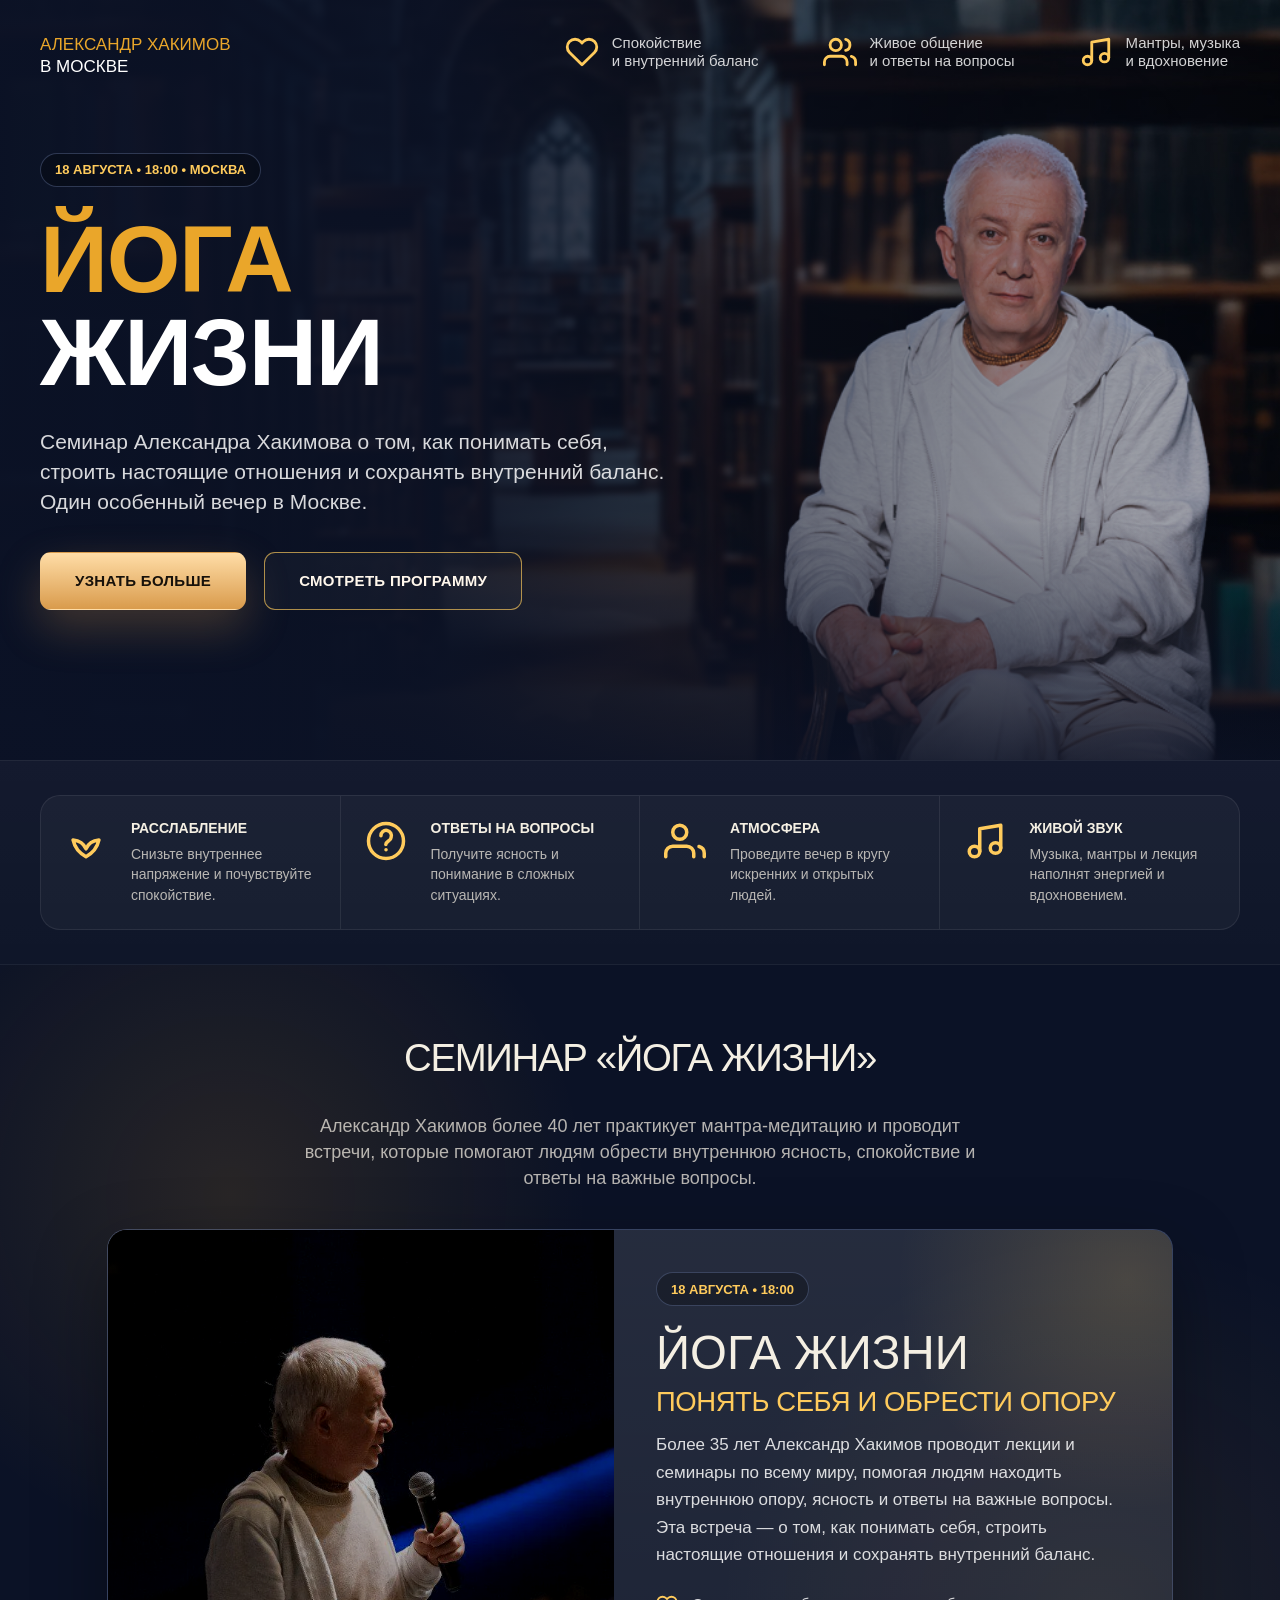
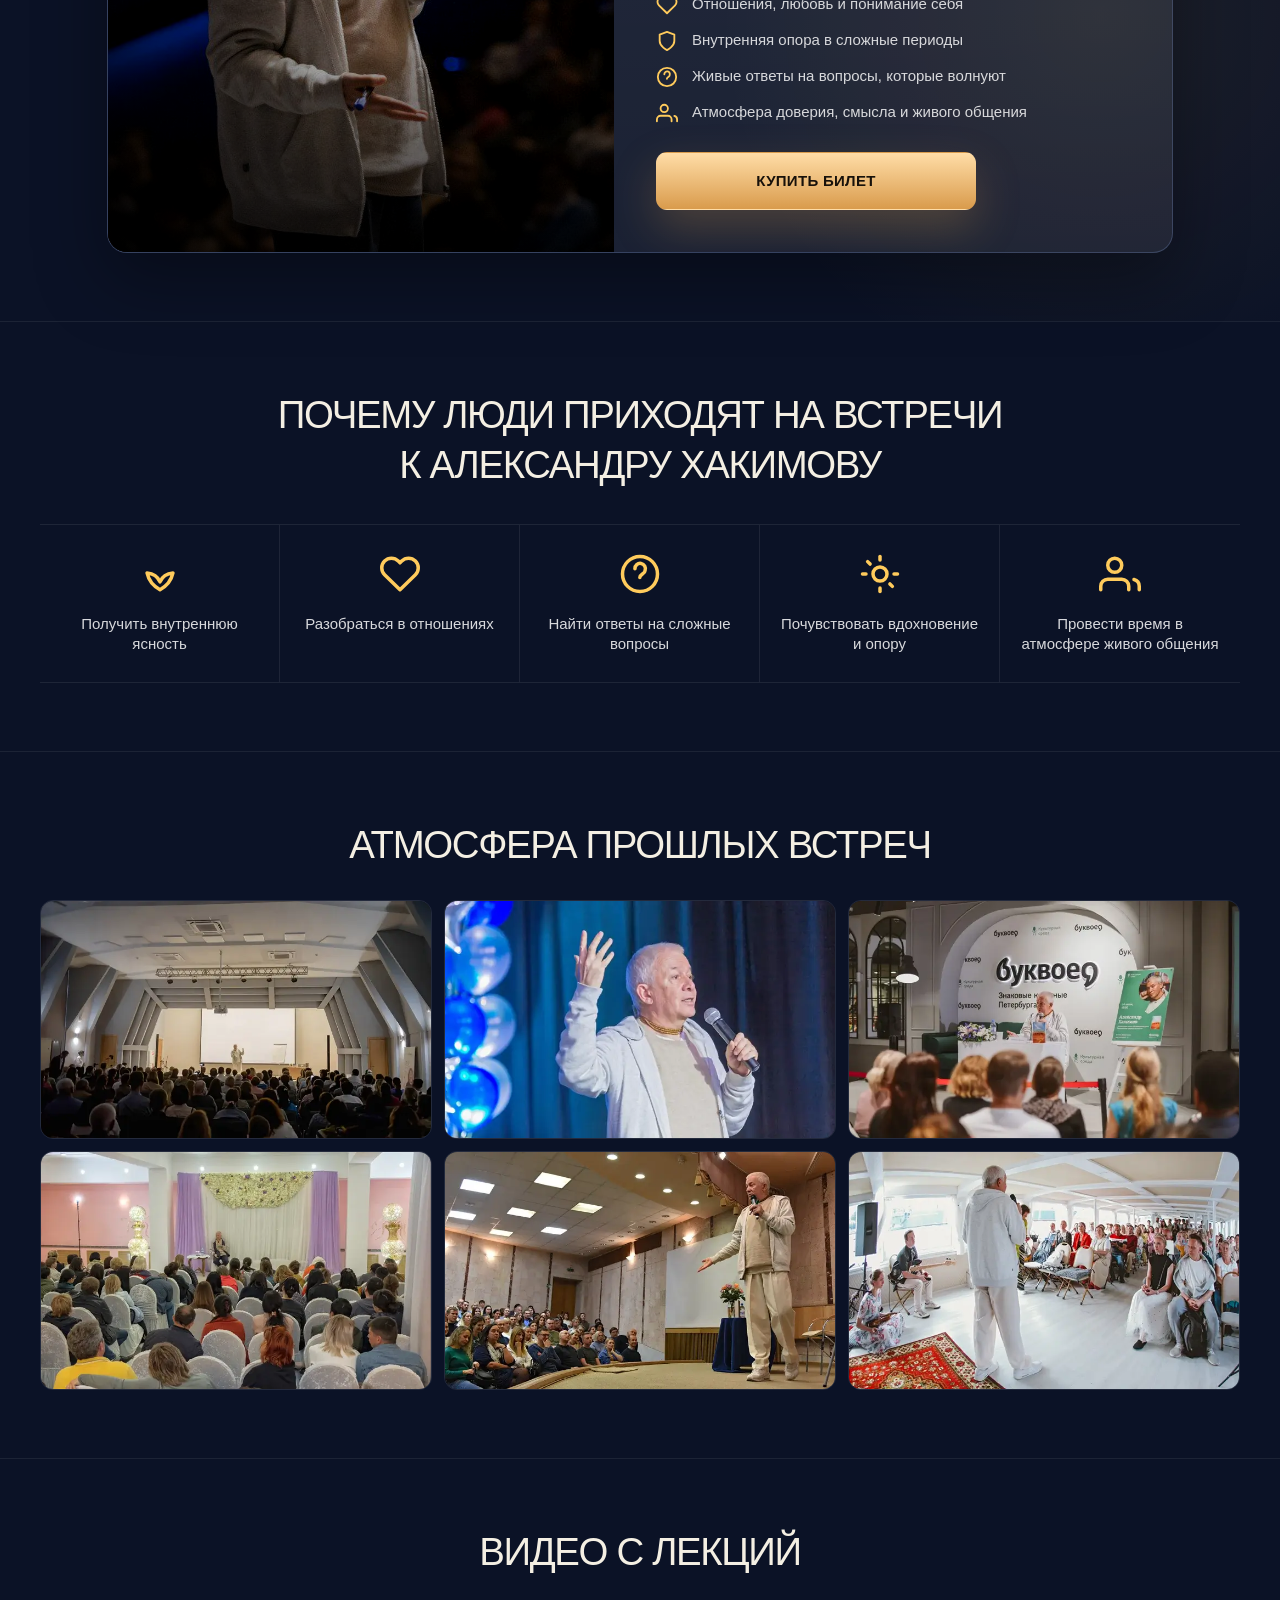
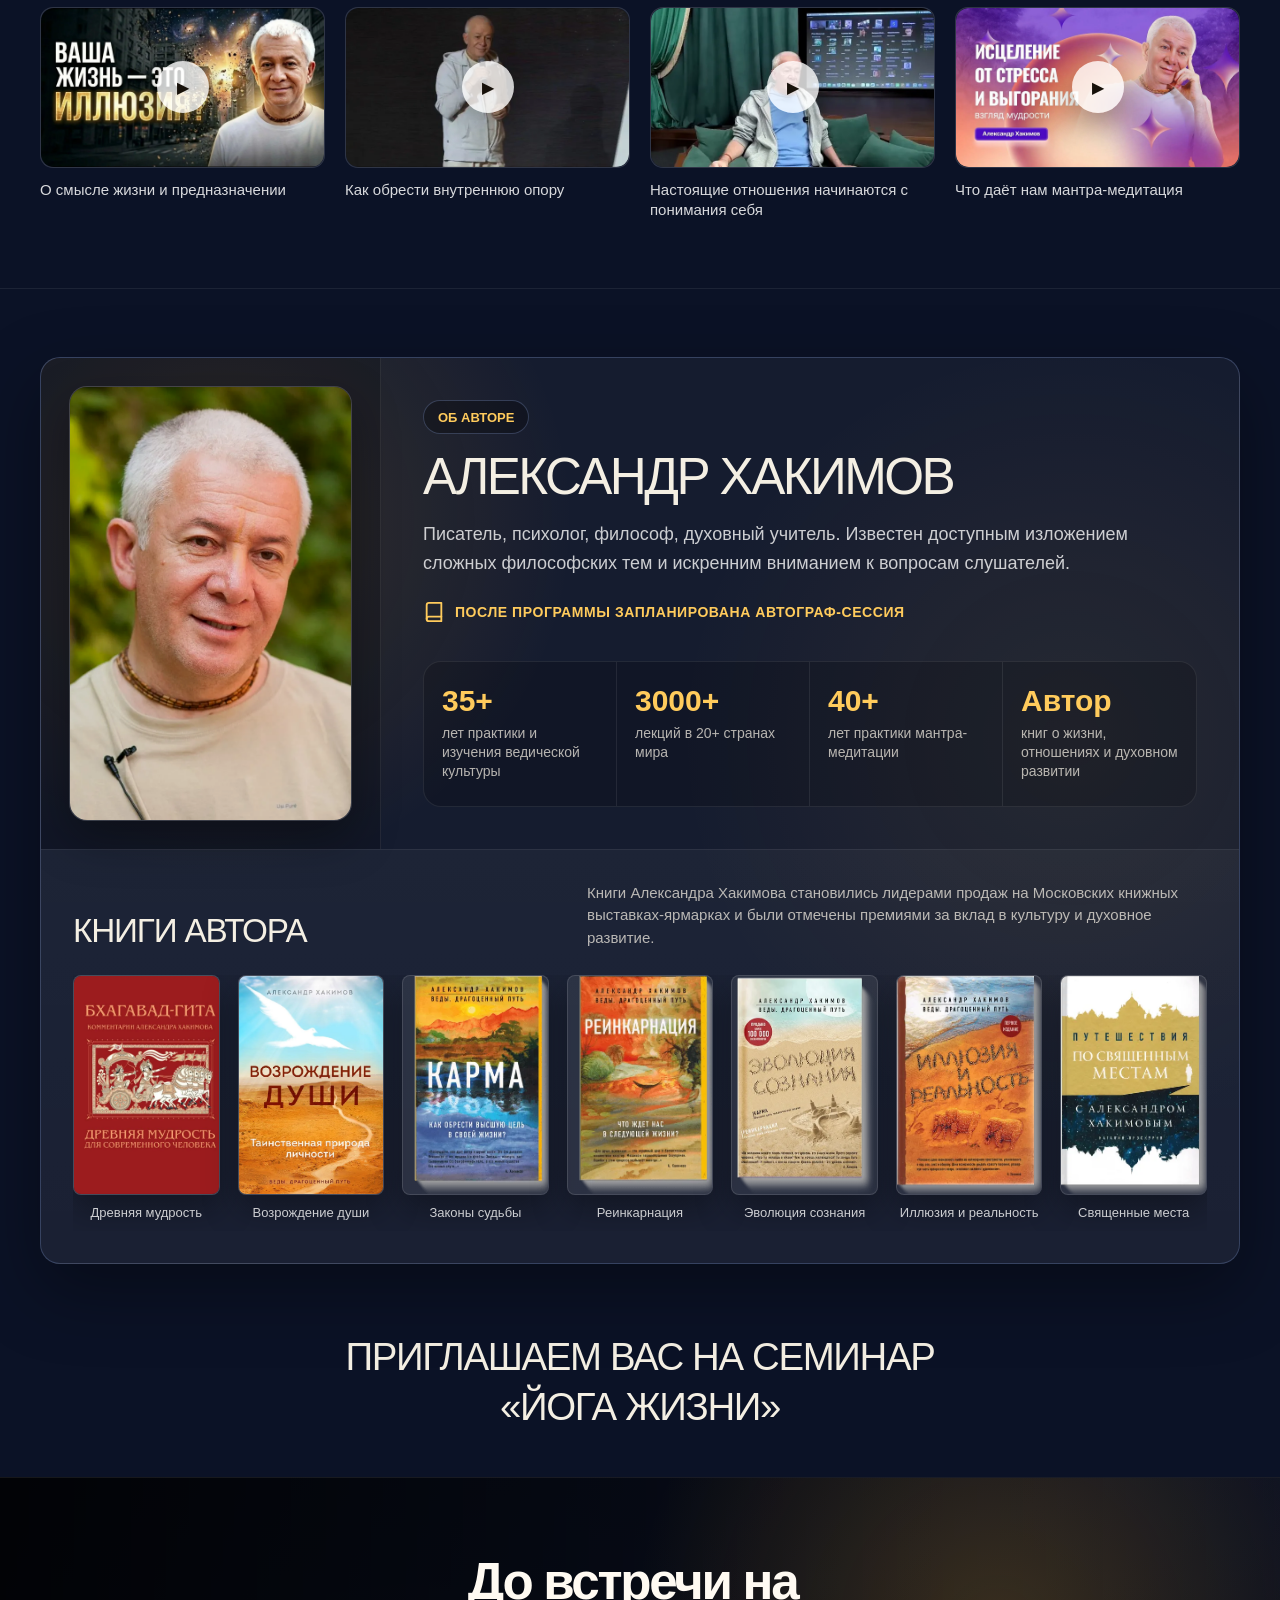
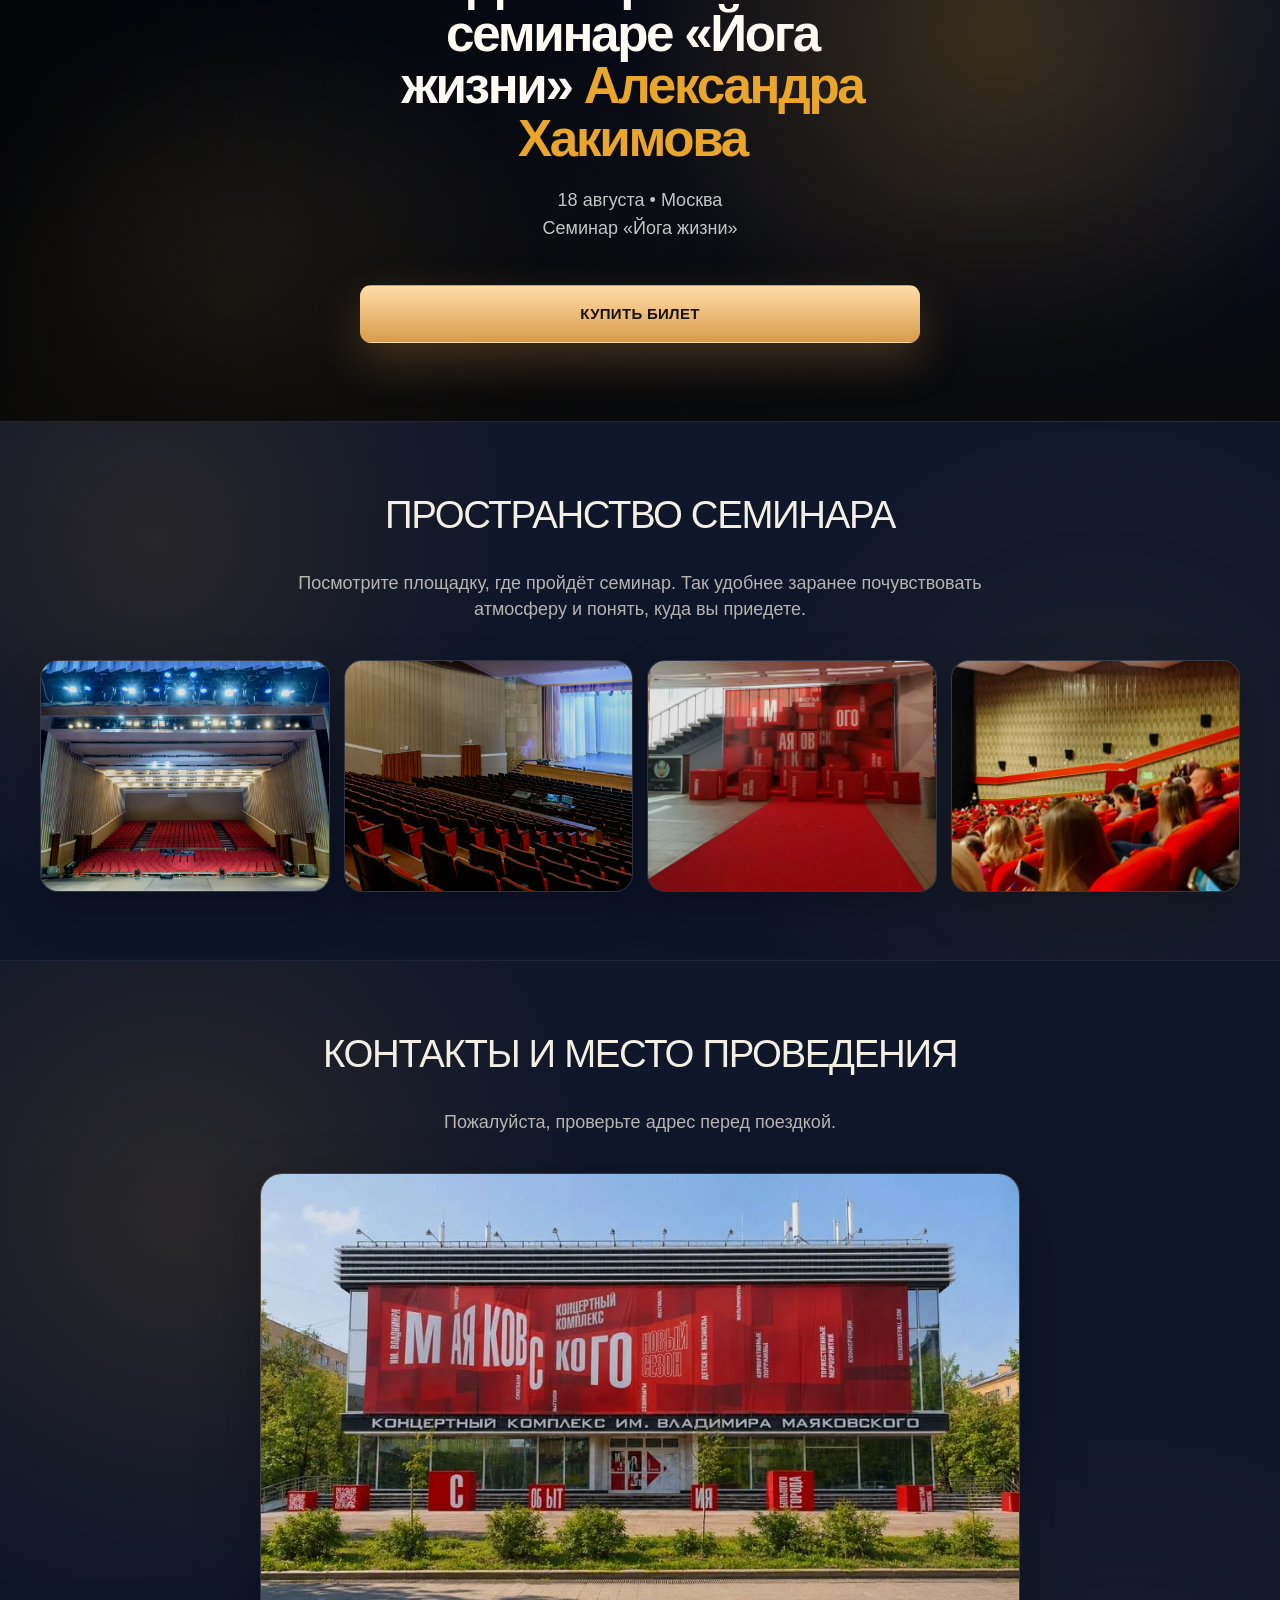
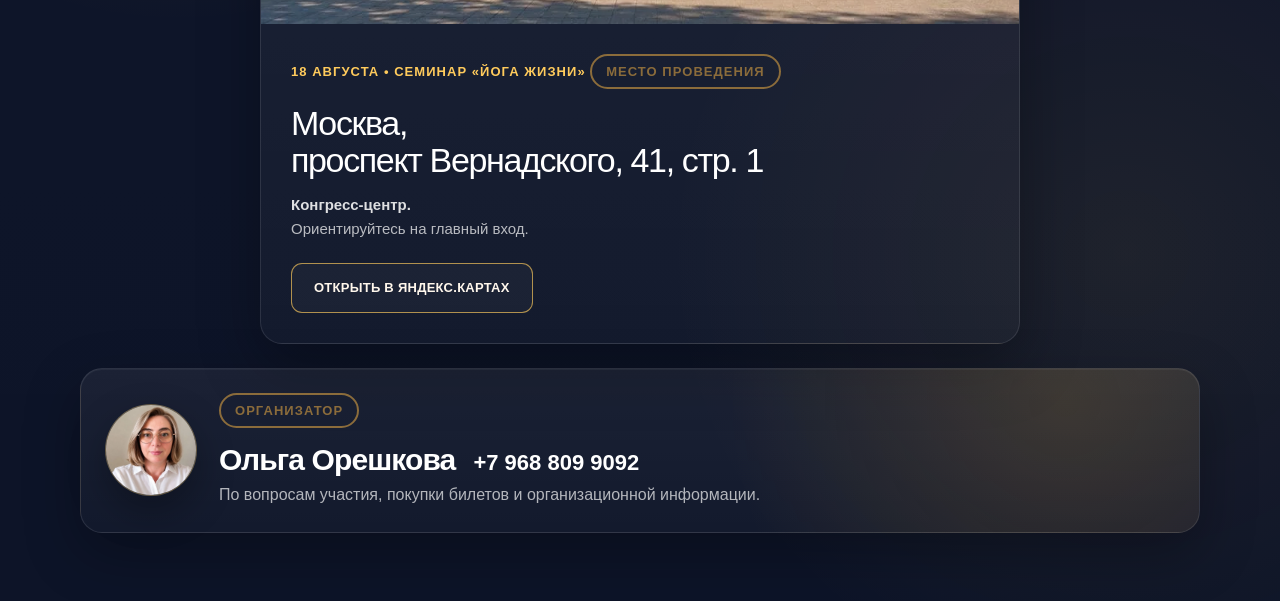
==== hakimov-claude.html @ 53e8520c "feat: лендинг семинара «Йога жизни» в Москве (hakimov.moscow) Адаптация с hakimov-nsk.ru под одиночн" ====
<!doctype html>
<html lang="ru">
<head>
  <meta charset="UTF-8" />
  <meta name="viewport" content="width=device-width, initial-scale=1.0" />
  <title>Александр Хакимов в Москве — семинар «Йога жизни», 18 августа</title>
  <link rel="icon" type="image/png" sizes="32x32" href="/favicon-32x32.png" />
  <link rel="icon" type="image/png" sizes="16x16" href="/favicon-16x16.png" />
  <link rel="apple-touch-icon" sizes="180x180" href="/apple-touch-icon.png" />

  <!-- Basic SEO -->
  <meta name="description" content="Семинар Александра Хакимова «Йога жизни» в Москве, 18 августа. О том, как понимать себя, строить настоящие отношения и сохранять внутренний баланс. Живое общение и ответы на вопросы." />
  <meta name="robots" content="index, follow" />
  <link rel="canonical" href="https://hakimov.moscow/" />

  <!-- Open Graph -->
  <meta property="og:type" content="website" />
  <meta property="og:title" content="Семинар «Йога жизни» — Александр Хакимов в Москве, 18 августа" />
  <meta property="og:description" content="Вечер внутренней ясности и спокойствия с Александром Хакимовым в Москве. Живое общение и ответы на вопросы." />
  <meta property="og:image" content="https://hakimov.moscow/images/hakimov.png" />
  <meta property="og:url" content="https://hakimov.moscow/" />
  <meta property="og:locale" content="ru_RU" />
  <meta property="og:site_name" content="Александр Хакимов" />

  <!-- Twitter Card -->
  <meta name="twitter:card" content="summary_large_image" />
  <meta name="twitter:title" content="Семинар «Йога жизни» — Александр Хакимов в Москве, 18 августа" />
  <meta name="twitter:description" content="Вечер внутренней ясности и спокойствия с Александром Хакимовым в Москве." />
  <meta name="twitter:image" content="https://hakimov.moscow/images/hakimov.png" />

  <style>
/* ==== styles.css (inlined) ==== */
* { box-sizing: border-box; margin: 0; padding: 0; }

    :root {
      --bg: #0b1226;
      --bg-2: #121d3d;
      --petrol: #3d5680;
      --card: rgba(255, 255, 255, .045);
      --card-2: rgba(255, 255, 255, .07);
      --line: rgba(120, 140, 190, .34);
      --line-soft: rgba(255, 255, 255, .11);
      --text: #f4efe3;
      --muted: rgba(244, 239, 227, .73);
      --muted-2: rgba(244, 239, 227, .55);
      --gold: #eaa62a;
      --gold-2: #ffcb5c;
      --black: #0b1226;
      --radius: 20px;
      --shadow: 0 26px 70px rgba(0,0,0,.36);
      --container: 1200px;
    }

    html { scroll-behavior: smooth; }

    body {
      min-width: 320px;
      background: var(--bg);
      color: var(--text);
      font-family: Arial, Helvetica, sans-serif;
      overflow-x: hidden;
    }

    img { max-width: 100%; display: block; }
    a { color: inherit; }

    .container {
      width: min(var(--container), calc(100% - 48px));
      margin: 0 auto;
    }

    .section {
      position: relative;
      padding: 68px 0;
      border-top: 1px solid rgba(255,255,255,.07);
    }

    .section-title {
      text-align: center;
      margin-bottom: 30px;
      font-size: clamp(28px, 3vw, 42px);
      line-height: 1.3;
      font-weight: 400;
      text-transform: uppercase;
      letter-spacing: -.035em;
    }

 .section-title.dop {
max-width: 750px;
margin: 0 auto;
 }


    .section-subtitle {
      max-width: 715px;
      margin: 0 auto 38px;
      text-align: center;
      color: var(--muted);
      font-size: 18px;
      line-height: 1.45;
    }

    .gold { color: var(--gold); }

    .icon {
      width: 1em;
      height: 1em;
      display: inline-block;
      stroke: currentColor;
      fill: none;
      stroke-width: 2;
      stroke-linecap: round;
      stroke-linejoin: round;
    }

    .btn {
      min-height: 58px;
      display: inline-flex;
      align-items: center;
      justify-content: center;
      gap: 10px;
      padding: 0 34px;
      border-radius: 11px;
      border: 1px solid rgba(255, 203, 92, .66);
      font-size: 15px;
      font-weight: 700;
      letter-spacing: .02em;
      text-transform: uppercase;
      text-decoration: none;
      transition: transform .2s ease, box-shadow .2s ease, background .2s ease;
    }

    .btn:hover { transform: translateY(-2px); }

    .btn--primary {
      border-color: transparent;
      color: #17110a;
      background: linear-gradient(180deg, #ffdda7 0%, #d99b4c 100%);
      box-shadow: 0 18px 44px rgba(217, 155, 76, .26);
    }

    .btn--ghost {
      background: rgba(255,255,255,.03);
      color: #fff7ec;
    }

    .badge {
      display: inline-flex;
      align-items: center;
      gap: 8px;
      min-height: 34px;
      padding: 0 14px;
      border: 1px solid var(--line);
      border-radius: 999px;
      color: var(--gold-2);
      font-size: 13px;
      font-weight: 700;
      text-transform: uppercase;
      background: rgba(0,0,0,.28);
    }

    /* HERO */
    .hero {
      position: relative;
      min-height: 720px;
      overflow: hidden;
      background: linear-gradient(160deg, #0e1730 0%, #121d3d 45%, #0b1226 100%);
    }

    .hero__media {
      position: absolute;
      inset: 0;
      z-index: 0;
    }

    .hero__bg {
      position: absolute;
      inset: 0;
      width: 100%;
      height: 100%;
      object-fit: cover;
      object-position: center;
      z-index: 0;
    }

    .hero::before {
      content: "";
      position: absolute;
      inset: 0;
      z-index: 1;
      background:
        linear-gradient(90deg, rgba(11,18,38,.97) 0%, rgba(11,18,38,.90) 34%, rgba(11,18,38,.58) 58%, rgba(11,18,38,.22) 100%),
        linear-gradient(0deg, rgba(11,18,38,.80) 0%, transparent 32%);
      pointer-events: none;
    }

    .hero__person {
      position: absolute;
      right: clamp(-20px, 4vw, 110px);
      bottom: 0;
      z-index: 3;
      height: min(94%, 740px);
      width: auto;
      filter: drop-shadow(0 26px 60px rgba(0,0,0,.45));
      pointer-events: none;
    }





.hero-speaker {
  position: absolute;
  right: 120px;
  bottom: 34px;
  z-index: 6;

  max-width: 320px;
  padding: 16px 18px;

  border: 1px solid rgba(255,255,255,.10);
  border-radius: 14px;

  background: rgba(0,0,0,.32);
  backdrop-filter: blur(14px);

  box-shadow:
    0 12px 40px rgba(0,0,0,.28),
    inset 0 1px 0 rgba(255,255,255,.06);
}






.hero-speaker__name {
  margin-bottom: 8px;

  color: #fff;
  font-size: 22px;
  font-weight: 600;
  line-height: 1.08;
}

.hero-speaker__desc {
  color: rgba(255,255,255,.74);
  font-size: 14px;
  line-height: 1.45;
}







.hero-speaker__link {
  display: inline-flex;
  align-items: center;
  gap: 10px;

  margin-top: 14px;

  color: #eaa62a;
  font-size: 13px;
  font-weight: 600;
  letter-spacing: .04em;
  text-transform: uppercase;
  text-decoration: none;

  opacity: .88;

  transition:
    opacity .25s ease,
    color .25s ease;
}

.hero-speaker__arrow {
  display: inline-block;

  font-size: 16px;

  transition:
    transform .25s ease,
    opacity .25s ease;

  animation: heroArrowFloat 2.4s ease-in-out infinite;
}

.hero-speaker__link:hover {
  opacity: 1;
  color: #ffcb5c;
}

.hero-speaker__link:hover .hero-speaker__arrow {
  transform: translateX(4px);
}

@keyframes heroArrowFloat {
  0% {
    transform: translateX(0);
  }

  50% {
    transform: translateX(3px);
  }

  100% {
    transform: translateX(0);
  }
}

















    .hero__inner {
      position: relative;
      z-index: 5;
      min-height: 760px;
      padding: 34px 0 52px;
    }

    .topbar {
      display: grid;
      grid-template-columns: auto 1fr;
      align-items: start;
      gap: 42px;
      margin-bottom: 74px;
    }

    .brand {
      display: flex;
      align-items: center;
      gap: 18px;
      min-width: 250px;
    }

    /* .brand svg {
      width: 52px;
      height: 52px;
      color: var(--gold-2);
    } */

.brand svg {
  width: 46px;
  height: 46px;
  color: #ffcb5c;
}

.lotus-icon {
  width: 46px;
  height: 46px;
  color: #ffcb5c;
  stroke: currentColor;
  stroke-width: 2.4;
  stroke-linecap: round;
  stroke-linejoin: round;
  flex-shrink: 0;
}

    .brand span {
      display: block;
      color: #fff;
      font-size: 17px;
      line-height: 1.32;
      text-transform: uppercase;
    }

    .top-benefits {
      display: flex;
      justify-content: flex-end;
      gap: 64px;
      color: rgba(255,255,255,.82);
    }

    .top-benefit {
      display: grid;
      grid-template-columns: 34px auto;
      align-items: center;
      gap: 13px;
      font-size: 15px;
      line-height: 1.22;
    }

    .top-benefit .icon {
      width: 34px;
      height: 34px;
      color: var(--gold-2);
    }

    .hero__content {
      width: min(640px, 58%);
    }

    .date-badge {
      margin-bottom: 26px;
    }

    h1 {
      margin-bottom: 28px;
      font-family: Arial, Helvetica, sans-serif;
      /* font-size: 60px;
      line-height: 1.1; */
      font-weight: 700;
      /* letter-spacing: -.04em; */
      text-transform: uppercase;

      font-size: 57px;
      line-height: 1.05;
      letter-spacing: -.01em;
    }

    h1 .lec {

      font-size: 30px;
      letter-spacing: 0;
      /* border: 1px solid #555; */
      border-radius: 50px;
      /* font-weight: 400; */
      /* text-transform: capitalize; */
      margin-bottom: 10px;
      display: inline-block;
      color: #fff;
    }

    .hero__lead {
      max-width: 560px;
      margin-bottom: 28px;
      color: rgba(255,255,255,.84);
      font-size: 20px;
      line-height: 1.45;
    }

    .event-meta {
      display: inline-grid;
      grid-template-columns: repeat(3, auto);
      align-items: stretch;
      margin-bottom: 26px;
      border: 1px solid var(--line-soft);
      border-radius: 13px;
      background: rgba(255,255,255,.065);
      box-shadow: 0 22px 50px rgba(0,0,0,.24), inset 0 1px 0 rgba(255,255,255,.08);
      backdrop-filter: blur(18px);
      overflow: hidden;
    }

    .event-meta__item {
      display: inline-flex;
      align-items: center;
      gap: 11px;
      min-height: 62px;
      padding: 0 22px;
      color: rgba(255,255,255,.92);
      font-size: 15px;
      line-height: 1.25;
    }

    .event-meta__item + .event-meta__item { border-left: 1px solid rgba(255,255,255,.08); }
    .event-meta .icon { width: 24px; height: 24px; color: var(--gold-2); }

    .hero__actions {
      display: flex;
      gap: 18px;
      flex-wrap: wrap;
    }


    .hero-events {
      display: grid;
      gap: 12px;
      max-width: 560px;
      margin: 0 0 28px;
    }

    .hero-event {
      display: grid;
      grid-template-columns: 88px 1fr;
      gap: 16px;
      align-items: center;
      padding: 18px 20px;
      border: 1px solid var(--line-soft);
      border-radius: 14px;
      background: rgba(255,255,255,.065);
      box-shadow: 0 18px 42px rgba(0,0,0,.20), inset 0 1px 0 rgba(255,255,255,.08);
      backdrop-filter: blur(18px);
    }

    .hero-event__date {
      color: var(--gold-2);
      font-size: 14px;
      font-weight: 700;
      text-transform: uppercase;
      line-height: 1.2;
    }

    .hero-event__title {
      color: #fff;
      font-size: 20px;
      line-height: 1.25;
      font-weight: 700;
    }

    .hero-event__title span {
      display: block;
      color: rgba(255,255,255,.72);
      font-size: 15px;
      font-weight: 400;
      margin-top: 4px;
    }

    .hero-speaker-label {
      position: absolute;
      z-index: 4;
      right: clamp(28px, 8vw, 150px);
      bottom: 42px;
      padding: 14px 22px;
      border: 1px solid rgba(255,203,92,.28);
      border-radius: 999px;
      color: var(--gold-2);
      background: rgba(0,0,0,.36);
      backdrop-filter: blur(14px);
      font-size: 16px;
      font-weight: 700;
      text-transform: uppercase;
      letter-spacing: .04em;
      pointer-events: none;
    }

    /* MINI BENEFITS */
    .benefit-strip {
      padding: 34px 0;
      background: linear-gradient(180deg, rgba(255,255,255,.035), rgba(255,255,255,.015));
      border-top: 1px solid rgba(255,255,255,.08);
      /* border-bottom: 1px solid rgba(255,255,255,.07); */
    }

    .benefit-grid {
      display: grid;
      grid-template-columns: repeat(4, 1fr);
      gap: 0;
      border: 1px solid rgba(255,255,255,.08);
      border-radius: var(--radius);
      background: rgba(255,255,255,.035);
      overflow: hidden;
    }

    .benefit-item {
      display: grid;
      grid-template-columns: 48px 1fr;
      gap: 18px;
      padding: 24px;
      border-right: 1px solid rgba(255,255,255,.08);
    }

    .benefit-item:last-child { border-right: 0; }
    .benefit-item .icon { width: 42px; height: 42px; color: var(--gold-2); }
    .benefit-item h3 { margin-bottom: 8px; font-size: 14px; text-transform: uppercase; }
    .benefit-item p { color: var(--muted); font-size: 14px; line-height: 1.45; }

    /* EVENT CARDS */
    .events-grid {
      display: grid;
      grid-template-columns: repeat(2, minmax(0, 1fr));
      gap: 24px;
    }

    .event-card {
      position: relative;
      min-height: 430px;
      padding: 30px;
      border: 1px solid var(--line);
      border-radius: var(--radius);
      overflow: hidden;
      background: rgba(255,255,255,.045);
      box-shadow: var(--shadow);
    }

    .event-card::before {
      content: "";
      position: absolute;
      inset: 0;
      z-index: 0;
      background: linear-gradient(90deg, rgba(0,0,0,.86) 0%, rgba(0,0,0,.56) 50%, rgba(0,0,0,.12) 100%);
    }

    .event-card__image {
      position: absolute;
      inset: 0;
      z-index: -1;
      width: 100%;
      height: 100%;
      object-fit: cover;
      opacity: .72;
    }

    .event-card__body {
      position: relative;
      z-index: 2;
      max-width: 390px;
      height: 100%;
      display: flex;
      flex-direction: column;
      align-items: flex-start;
    }

    .event-card h3 {
      margin: 22px 0 14px;
      font-size: clamp(30px, 3vw, 42px);
      line-height: 1.3;
      font-weight: 400;
      letter-spacing: -.04em;
    }

    .event-card h3 small {
      display: block;
      color: var(--gold-2);
      font-size: .58em;
      font-weight: 700;
      text-transform: uppercase;
      letter-spacing: -.02em;
    }

    .event-card p {
      color: rgba(255,255,255,.86);
      font-size: 16px;
      line-height: 1.5;
      margin-bottom: 18px;
    }

    .event-list {
      display: grid;
      gap: 11px;
      margin: 8px 0 24px;
      list-style: none;
    }

    .event-list li {
      display: flex;
      align-items: center;
      gap: 10px;
      color: rgba(255,255,255,.82);
      font-size: 14px;
    }

    .event-list .icon { color: var(--gold-2); width: 18px; height: 18px; }
    .event-card .btn { margin-top: auto; width: min(100%, 320px); }

    /* TEXT INFO CARDS */
    .info-grid {
      display: grid;
      grid-template-columns: repeat(2, minmax(0, 1fr));
      gap: 24px;
      margin-top: 24px;
    }

    .info-card {
      min-height: 260px;
      padding: 30px;
      border: 1px solid var(--line);
      border-radius: var(--radius);
      background:
        radial-gradient(circle at 85% 50%, rgba(234,166,42,.16), transparent 30%),
        rgba(255,255,255,.045);
      overflow: hidden;
    }

    .info-card h3 {
      margin-bottom: 16px;
      color: var(--gold-2);
      font-size: 20px;
      text-transform: uppercase;
      letter-spacing: -.02em;
    }

    .info-card p {
      color: var(--muted);
      font-size: 16px;
      line-height: 1.6;
    }



    /* EXPERIENCE */
    .experience-section {
      background:
        radial-gradient(circle at 18% 24%, rgba(234,166,42,.13), transparent 28%),
        radial-gradient(circle at 86% 68%, rgba(255,203,92,.08), transparent 30%);
    }

    .experience-stack {
      display: grid;
      gap: 28px;
    }

    .experience-card {
      position: relative;
      display: grid;
      /* grid-template-columns: 1.08fr .92fr; */
      grid-template-columns: 506px minmax(0, 560px);
      min-height: 520px;
      border: 1px solid var(--line);
      border-radius: var(--radius);
      background: rgba(255,255,255,.045);
      overflow: hidden;
      box-shadow: var(--shadow);
      align-items: stretch;
      justify-content: center;

      
    }

    .experience-card--reverse {
      /* grid-template-columns: .92fr 1.08fr; */
      grid-template-columns: minmax(0, 560px) 506px;
    }

    .experience-card__media {
  position: relative;
  min-height: 520px;
  overflow: hidden;
  background: #120f0b;

  width: 506px;
  flex-shrink: 0;
    }





.experience-card__media img {
  width: 100%;
  height: 100%;
  object-fit: cover;

  filter: brightness(.78) contrast(1.05) saturate(1.04);
  transform: scale(1.015);
}






    .experience-card__media::after {
      content: "";
      position: absolute;
      inset: 0;
      pointer-events: none;
      background:
        linear-gradient(90deg, rgba(0,0,0,.58), rgba(0,0,0,.08) 42%, rgba(0,0,0,.26)),
        linear-gradient(0deg, rgba(0,0,0,.72) 0%, transparent 36%);
    }

    .experience-card--reverse .experience-card__media::after {
      background:
        linear-gradient(270deg, rgba(0,0,0,.56), rgba(0,0,0,.08) 42%, rgba(0,0,0,.30)),
        linear-gradient(0deg, rgba(0,0,0,.72) 0%, transparent 36%);
    }

    .experience-card__content {
      position: relative;
      z-index: 2;
      min-height: 520px;
      width: 100%;
      max-width: 560px;
      padding: 42px;
      display: flex;
      flex-direction: column;
      align-items: flex-start;
      background:
        radial-gradient(circle at 92% 8%, rgba(255,203,92,.16), transparent 30%),
        linear-gradient(180deg, rgba(255,255,255,.07), rgba(255,255,255,.025));
    }

    .experience-card__label {
      margin-bottom: 24px;
    }

    .experience-card h3 {
      margin-bottom: 14px;
      font-size: clamp(34px, 3.7vw, 54px);
      line-height: .98;
      font-weight: 400;
      letter-spacing: 0;
      text-transform: uppercase;
    }

    .experience-card h3 span {
      display: block;
      color: var(--gold-2);
      font-size: .58em;
      line-height: 1.12;
      letter-spacing: -.015em;
      margin-top: 10px;
    }

    .experience-card h3.dop {
      font-size: 51px;
    }

    .experience-card h3.dop span {
      font-size: .58em;
    }

    .experience-card__lead {
      margin-bottom: 24px;
      color: rgba(255,255,255,.84);
      font-size: 17px;
      line-height: 1.62;
    }

    .experience-points {
      display: grid;
      gap: 13px;
      margin: 0 0 28px;
      list-style: none;
    }

    .experience-points li {
      display: grid;
      grid-template-columns: 24px 1fr;
      gap: 12px;
      align-items: start;
      color: rgba(255,255,255,.82);
      font-size: 15px;
      line-height: 1.42;
    }

    .experience-points .icon {
      width: 22px;
      height: 22px;
      color: var(--gold-2);
      margin-top: 1px;
    }

    .experience-card .btn {
      margin-top: auto;
      width: min(100%, 320px);
    }



.container--narrow {
  max-width: 1066px;
}


    /* WHY */
    .why-grid {
      display: grid;
      grid-template-columns: repeat(5, 1fr);
      gap: 0;
      margin-top: 34px;
      border-top: 1px solid rgba(255,255,255,.08);
      border-bottom: 1px solid rgba(255,255,255,.08);
    }

    .why-item {
      padding: 28px 18px;
      text-align: center;
      border-right: 1px solid rgba(255,255,255,.08);
    }

    .why-item:last-child { border-right: 0; }
    .why-item .icon { width: 42px; height: 42px; color: var(--gold-2); margin-bottom: 15px; }
    .why-item p { color: rgba(255,255,255,.84); font-size: 15px; line-height: 1.35; }

    /* GALLERIES */
    .photo-row {
      display: grid;
      grid-template-columns: repeat(3, 1fr);
      gap: 12px;
    }

    .photo-row img, .video-card img {
      width: 100%;
      height: auto;
      object-fit: cover;
      border-radius: 13px;
      border: 1px solid rgba(255,255,255,.10);
    }

    .video-grid {
      display: grid;
      grid-template-columns: repeat(4, 1fr);
      gap: 20px;
    }

    .video-card {
      position: relative;
      text-decoration: none;
    }

    .video-card__thumb {
      position: relative;
      margin-bottom: 12px;
      aspect-ratio: 16 / 9;
      overflow: hidden;
      border-radius: 13px;
      border: 1px solid rgba(255,255,255,.10);
      background: rgba(255,255,255,.05);
    }

    .video-card__thumb iframe,
    .video-card__thumb img {
      width: 100%;
      height: 100%;
      display: block;
      border: 0;
      object-fit: cover;
      border-radius: 13px;
      cursor: pointer;
    }

    .video-card {
      cursor: pointer;
    }

    .video-card--active .play {
      display: none;
    }

    .play {
      pointer-events: none;
      position: absolute;
      left: 50%;
      top: 50%;
      width: 52px;
      height: 52px;
      transform: translate(-50%, -50%);
      border-radius: 50%;
      display: grid;
      place-items: center;
      background: rgba(255,255,255,.78);
      color: #17110a;
      box-shadow: 0 12px 36px rgba(0,0,0,.35);
    }

    .video-card p {
      color: rgba(255,255,255,.84);
      font-size: 15px;
      line-height: 1.35;
    }

    .more-link {
      display: inline-flex;
      align-items: center;
      gap: 8px;
      margin-top: 20px;
      color: var(--gold-2);
      text-decoration: none;
      font-weight: 700;
      text-transform: uppercase;
      font-size: 13px;
    }

    /* AUTHOR + BOOKS */
    .author-books { display: grid; gap: 28px; }
    .author-editorial {
      position: relative; overflow: hidden; border: 1px solid var(--line); border-radius: var(--radius);
      background: radial-gradient(circle at 15% 18%, rgba(234,166,42,.16), transparent 28%), radial-gradient(circle at 86% 42%, rgba(255,203,92,.08), transparent 34%), rgba(255,255,255,.045);
      box-shadow: var(--shadow);
    }
    .author-editorial__top { display: grid; grid-template-columns: 340px minmax(0, 1fr); min-height: 420px; }
    .author-editorial__media { position: relative; min-height: 420px; padding: 28px; display: flex; align-items: stretch; border-right: 1px solid rgba(255,255,255,.08); background: rgba(0,0,0,.20); }
    .author-editorial__portrait { width: 100%; border-radius: 18px; overflow: hidden; border: 1px solid rgba(255,255,255,.12); background: rgba(255,255,255,.05); box-shadow: 0 18px 45px rgba(0,0,0,.34); }
    .author-editorial__portrait img { width: 100%; height: 100%; object-fit: cover; filter: brightness(.92) contrast(1.04) saturate(1.02); }
    .author-editorial__content { padding: 42px; display: flex; flex-direction: column; justify-content: space-between; min-width: 0; }
    .author-editorial__label { margin-bottom: 18px; }
    .author-editorial h2 { margin-bottom: 18px; font-size: clamp(36px, 4vw, 58px); line-height: .98; font-weight: 400; letter-spacing: -.05em; text-transform: uppercase; }
    .author-editorial__lead { max-width: 720px; color: rgba(255,255,255,.78); font-size: 18px; line-height: 1.62; }
    .author-editorial__note { margin-top: 22px; display: inline-flex; align-items: center; gap: 10px; color: var(--gold-2); font-size: 14px; font-weight: 700; letter-spacing: .04em; text-transform: uppercase; }
    .author-editorial__note .icon { width: 22px; height: 22px; }
    .author-stats { display: grid; grid-template-columns: repeat(4, 1fr); margin-top: 34px; border: 1px solid rgba(255,255,255,.08); border-radius: 18px; overflow: hidden; background: rgba(0,0,0,.18); }
    .author-stat { padding: 24px 18px; border-right: 1px solid rgba(255,255,255,.08); }
    .author-stat:last-child { border-right: 0; }
    .author-stat strong { display: block; margin-bottom: 8px; color: var(--gold-2); font-size: 30px; line-height: 1; }
    .author-stat span { display: block; color: var(--muted); font-size: 14px; line-height: 1.38; }
    .author-bookshelf { padding: 32px; border-top: 1px solid rgba(255,255,255,.08); background: linear-gradient(180deg, rgba(255,255,255,.035), rgba(255,255,255,.018)); }
    .author-bookshelf__head { display: flex; justify-content: space-between; gap: 28px; align-items: flex-end; margin-bottom: 26px; }
    .author-bookshelf__head h3 { font-size: clamp(26px, 2.6vw, 38px); line-height: 1.08; font-weight: 400; text-transform: uppercase; letter-spacing: -.035em; }
    .author-bookshelf__head p { max-width: 620px; color: var(--muted); font-size: 15px; line-height: 1.5; }
    .book-slider { display: grid; grid-template-columns: repeat(7, minmax(110px, 1fr)); gap: 18px; overflow-x: auto; padding-bottom: 10px; scrollbar-color: var(--gold) rgba(255,255,255,.08); }
    .book { min-width: 110px; text-align: center; }
    .book img { width: 100%; aspect-ratio: 2 / 3; object-fit: cover; border-radius: 8px; border: 1px solid rgba(255,255,255,.12); box-shadow: 0 14px 34px rgba(0,0,0,.34); margin-bottom: 10px; background: rgba(255,255,255,.08); transition: transform .25s ease, box-shadow .25s ease; }
    .book:hover img { transform: translateY(-4px); box-shadow: 0 18px 42px rgba(0,0,0,.42); }
    .book p { color: rgba(255,255,255,.78); font-size: 13px; line-height: 1.25; }
    @media (max-width: 900px) { .author-editorial__top { grid-template-columns: 1fr; } .author-editorial__media { border-right: 0; border-bottom: 1px solid rgba(255,255,255,.08); min-height: 360px; } .author-stats { grid-template-columns: repeat(2, 1fr); } .author-stat:nth-child(2) { border-right: 0; } .author-stat:nth-child(-n+2) { border-bottom: 1px solid rgba(255,255,255,.08); } .author-bookshelf__head { display: grid; } }
    @media (max-width: 520px) { .author-editorial__media { padding: 18px; min-height: 320px; } .author-editorial__content { padding: 24px; } .author-editorial__lead { font-size: 16px; } .author-stats { grid-template-columns: 1fr; } .author-stat { border-right: 0 !important; border-bottom: 1px solid rgba(255,255,255,.08); } .author-stat:last-child { border-bottom: 0; } .author-bookshelf { padding: 22px; } .book-slider { grid-template-columns: none; grid-auto-flow: column; grid-auto-columns: 118px; } }

    /* TRUST */
    .trust-grid {
      display: grid;
      grid-template-columns: repeat(4, 1fr);
      gap: 0;
      border: 1px solid rgba(255,255,255,.08);
      border-radius: var(--radius);
      background: rgba(255,255,255,.045);
      overflow: hidden;
    }

    .trust-item {
      display: grid;
      grid-template-columns: 44px 1fr;
      gap: 16px;
      padding: 25px;
      border-right: 1px solid rgba(255,255,255,.08);
    }

    .trust-item:last-child { border-right: 0; }
    .trust-item .icon { width: 38px; height: 38px; color: var(--gold-2); }
    .trust-item h3 { font-size: 14px; text-transform: uppercase; margin-bottom: 8px; }
    .trust-item p { color: var(--muted); font-size: 14px; line-height: 1.45; }

    /* FINAL CTA */
    .final-cta {
      padding: 46px 0;
      background:
        linear-gradient(90deg, rgba(0,0,0,.72), rgba(0,0,0,.28)),
        radial-gradient(ellipse at 60% 50%, rgba(234,166,42,.10) 0%, transparent 50%),
        linear-gradient(160deg, #0e1730 0%, #121d3d 40%, #0b1226 100%);
      border-top: 1px solid rgba(255,255,255,.08);
    }

    .final-cta__inner {
      display: grid;
      grid-template-columns: 1fr auto;
      align-items: center;
      gap: 28px;
    }

    .final-cta h2 {
      font-size: clamp(26px, 3vw, 40px);
      line-height: 1.14;
      font-weight: 400;
      color: var(--gold-2);
      letter-spacing: -.035em;
    }

    .final-cta__actions { display: flex; gap: 16px; flex-wrap: wrap; }

h2 .cvet, .section-subtitle .cvet {
  color: #eaa62a;
}

.dopzag {
  max-width: 900px;
    margin: 0 auto 45px;
}


/* CONTACTS */
.contacts-section { background: radial-gradient(circle at 14% 20%, rgba(234,166,42,.12), transparent 28%), radial-gradient(circle at 88% 72%, rgba(255,203,92,.07), transparent 32%), linear-gradient(180deg, rgba(255,255,255,.018), rgba(255,255,255,.006)); }
.container--contacts { max-width: 1120px; }
.contacts-head { max-width: 760px; margin: 0 auto 36px; text-align: center; }
.contacts-head .badge { margin-bottom: 18px; }
.contacts-board { display: grid; grid-template-columns: minmax(0, 1fr) 420px; gap: 24px; align-items: stretch; }
.contacts-main { display: grid; gap: 24px; }
.contacts-card, .contacts-map { border: 1px solid rgba(255,255,255,.10); border-radius: 22px; overflow: hidden; background: radial-gradient(circle at 86% 18%, rgba(234,166,42,.16), transparent 32%), linear-gradient(180deg, rgba(255,255,255,.065), rgba(255,255,255,.028)); box-shadow: 0 22px 62px rgba(0,0,0,.30), inset 0 1px 0 rgba(255,255,255,.05); }
.contacts-venue { display: grid; grid-template-columns: 1.05fr .95fr; min-height: 330px; }
.contacts-venue__photo { position: relative; min-height: 330px; overflow: hidden; background: rgba(255,255,255,.035); }
.contacts-venue__photo img { width: 100%; height: 100%; min-height: 330px; object-fit: cover; filter: brightness(.86) contrast(1.04) saturate(1.05); }
.contacts-venue__photo::after { content: ""; position: absolute; inset: 0; pointer-events: none; background: linear-gradient(0deg, rgba(0,0,0,.34), transparent 46%), linear-gradient(90deg, rgba(0,0,0,.20), transparent 42%); }
.contacts-card__content { padding: 30px; }
.contacts-card__label { margin-bottom: 16px; color: var(--gold-2); font-size: 13px; font-weight: 700; letter-spacing: .08em; text-transform: uppercase; }
.contacts-card h3 { margin-bottom: 14px; color: #fff; font-size: clamp(26px, 2.8vw, 34px); line-height: 1.08; font-weight: 500; letter-spacing: -.04em; }
.contacts-card p { color: rgba(255,255,255,.70); font-size: 15px; line-height: 1.6; }
.contacts-phone { display: inline-flex; align-items: center; gap: 10px; margin: 4px 0 16px; color: #fff; font-size: clamp(22px, 2.2vw, 28px); line-height: 1.1; font-weight: 700; text-decoration: none; }
.contacts-phone::before { content: ""; width: 10px; height: 10px; border-radius: 50%; background: var(--gold-2); box-shadow: 0 0 0 6px rgba(255,203,92,.10); flex-shrink: 0; }
.contacts-actions { display: flex; gap: 12px; flex-wrap: wrap; margin-top: 22px; }
.contacts-actions .btn { min-height: 50px; padding: 0 22px; font-size: 13px; }
.contacts-organizer { min-height: 100%; display: flex; }
.contacts-organizer .contacts-card__content { display: flex; flex-direction: column; justify-content: center; }
.contacts-map { display: flex; flex-direction: column; }
.contacts-map__head { padding: 22px 24px; border-bottom: 1px solid rgba(255,255,255,.08); }
.contacts-map__head h3 { margin-bottom: 6px; font-size: 26px; line-height: 1.1; font-weight: 500; letter-spacing: -.035em; }
.contacts-map__head p { color: rgba(255,255,255,.68); font-size: 14px; line-height: 1.45; }
.contacts-map__frame { position: relative; flex: 1; min-height: 390px; background: rgba(255,255,255,.025); }
.contacts-map__frame iframe { position: absolute; inset: 0; width: 100%; height: 100%; border: 0; filter: saturate(.9) contrast(1.02); }
@media (max-width: 960px) { .contacts-board { grid-template-columns: 1fr; } .contacts-map__frame { min-height: 340px; } }
@media (max-width: 720px) { .contacts-venue { grid-template-columns: 1fr; } .contacts-venue__photo, .contacts-venue__photo img { min-height: 250px; } }
@media (max-width: 520px) { .contacts-head { text-align: left; } .contacts-card__content, .contacts-map__head { padding: 22px; } .contacts-actions { display: grid; } .contacts-map__frame { min-height: 300px; } }


.contacts-card__label {
  border: 2px solid #8B6C3B;
  display: inline-block;
  padding: 8px 14px;
  border-radius: 50px;
  color: #8B6C3B;
}

  
/* CONTACTS REWORK OVERRIDE */
.contacts-board--simple {
  display: grid !important;
  grid-template-columns: minmax(0, 1.2fr) minmax(340px, .8fr) !important;
  gap: 24px !important;
  align-items: start !important;
}

.contacts-main {
  display: contents !important;
}

.contacts-venue--full {
  display: block !important;
  min-height: 0 !important;
}

.contacts-venue__photo--full {
  min-height: 0 !important;
  height: auto !important;
  overflow: visible !important;
  background: rgba(0,0,0,.18) !important;
}

.contacts-venue__photo--full img {
  width: 100% !important;
  height: auto !important;
  min-height: 0 !important;
  max-height: none !important;
  object-fit: contain !important;
  object-position: center !important;
  filter: brightness(.94) contrast(1.03) saturate(1.04) !important;
}

.contacts-venue__photo--full::after {
  display: none !important;
}

.contacts-map--compact .contacts-map__frame {
  min-height: 390px !important;
}

.contacts-organizer-text {
  margin-top: 22px;
  padding: 18px 22px;
  border: 1px solid rgba(255,255,255,.10);
  border-radius: 18px;
  background: rgba(255,255,255,.04);
  color: rgba(255,255,255,.68);
  font-size: 16px;
  line-height: 1.55;
  text-align: center;
}

.contacts-organizer-text span {
  color: var(--gold-2);
  font-size: 13px;
  font-weight: 700;
  letter-spacing: .08em;
  text-transform: uppercase;
  margin-right: 10px;
}

.contacts-organizer-text strong {
  color: #fff;
  margin-right: 10px;
}

.contacts-organizer-text a {
  color: #fff;
  font-weight: 700;
  text-decoration: none;
  margin-right: 10px;
}

.contacts-organizer-text em {
  font-style: normal;
  color: rgba(255,255,255,.58);
}


.final-cta--cinematic {
  position: relative;
  padding: 78px 0;
  overflow: hidden;
  background:
    radial-gradient(circle at 78% 28%, rgba(234,166,42,.22), transparent 34%),
    linear-gradient(90deg, rgba(0,0,0,.88), rgba(0,0,0,.44)),
    radial-gradient(ellipse at 40% 60%, rgba(234,166,42,.08) 0%, transparent 50%),
    linear-gradient(160deg, #0e1730 0%, #121d3d 40%, #0b1226 100%);
}

.final-cta--cinematic::before {
  content: "";
  position: absolute;
  inset: 0;
  background:
    linear-gradient(0deg, rgba(12,11,9,.72), transparent 42%),
    radial-gradient(circle at 18% 80%, rgba(255,203,92,.10), transparent 28%);
  pointer-events: none;
}

.final-cta--cinematic .final-cta__inner {
  position: relative;
  z-index: 2;
  display: grid;
  grid-template-columns: minmax(0, 1fr) auto;
  align-items: end;
  gap: 42px;
}

.final-cta__content {
  max-width: 760px;
}

.final-cta__content .badge {
  margin-bottom: 22px;
}

.final-cta--cinematic h2 {
  margin-bottom: 22px;
  color: #fffaf2;
  font-size: clamp(34px, 4vw, 58px);
  line-height: 1.02;
  font-weight: 700;
  letter-spacing: -.045em;
}

.final-cta--cinematic p {
  max-width: 660px;
  color: rgba(255,255,255,.76);
  font-size: 18px;
  line-height: 1.55;
}

.final-cta--cinematic .final-cta__actions {
  display: grid;
  gap: 14px;
  min-width: 280px;
}




/* CONTACTS HEIGHT + ORGANIZER AVATAR OVERRIDE */
.contacts-board--simple {
  align-items: stretch !important;
}

.contacts-map--compact {
  height: 100% !important;
  min-height: 100% !important;
}

.contacts-map--compact .contacts-map__frame {
  flex: 1 !important;
  min-height: 0 !important;
}

.contacts-organizer-text {
  display: grid !important;
  grid-template-columns: 74px 1fr;
  gap: 18px;
  align-items: center;
  text-align: left !important;
  max-width: 760px;
  margin: 24px auto 0;
  padding: 18px 22px;
}

.contacts-organizer-text::before {
  content: "";
  width: 74px;
  height: 74px;
  grid-row: 1 / span 3;
  border-radius: 50%;
  background:
    linear-gradient(180deg, rgba(255,255,255,.09), rgba(255,255,255,.03)),
    url('images/organizer.webp') center / cover no-repeat;
  border: 1px solid rgba(255,203,92,.28);
  box-shadow: 0 14px 36px rgba(0,0,0,.28);
}

.contacts-organizer-text span {
  display: block !important;
  margin: 0 0 4px !important;
}

.contacts-organizer-text strong {
  display: inline !important;
  margin: 0 10px 0 0 !important;
  font-size: 22px;
}

.contacts-organizer-text a {
  display: inline !important;
  margin: 0 !important;
  font-size: 18px;
}

.contacts-organizer-text em {
  display: block !important;
  margin: 6px 0 0 !important;
  color: rgba(255,255,255,.64);
}


/* ORGANIZER CARD FIX */
.contacts-organizer-text {
  display: none !important;
}

.contacts-organizer-card {
  margin-top: 24px;
  padding: 24px;
  display: grid;
  grid-template-columns: 92px minmax(0, 1fr);
  gap: 22px;
  align-items: center;
  border: 1px solid rgba(255,255,255,.10);
  border-radius: 22px;
  background:
    radial-gradient(circle at 88% 20%, rgba(234,166,42,.13), transparent 34%),
    linear-gradient(180deg, rgba(255,255,255,.06), rgba(255,255,255,.028));
  box-shadow:
    0 20px 56px rgba(0,0,0,.28),
    inset 0 1px 0 rgba(255,255,255,.05);
}

.contacts-organizer-card__avatar {
  width: 92px;
  height: 92px;
  border-radius: 50%;
  overflow: hidden;
  flex-shrink: 0;
  border: 1px solid rgba(255,203,92,.30);
  background:
    linear-gradient(180deg, rgba(255,255,255,.10), rgba(255,255,255,.03));
  box-shadow: 0 16px 38px rgba(0,0,0,.30);
}

.contacts-organizer-card__avatar img {
  width: 100%;
  height: 100%;
  object-fit: cover;
}

.contacts-organizer-card__content {
  min-width: 0;
}

.contacts-organizer-card__top {
  display: flex;
  align-items: baseline;
  gap: 18px;
  flex-wrap: wrap;
  margin-bottom: 8px;
}

.contacts-organizer-card h3 {
  margin: 0;
  color: #fff;
  font-size: 30px;
  line-height: 1.05;
  font-weight: 700;
  letter-spacing: -.03em;
}

.contacts-organizer-card a {
  color: #fff;
  font-size: 22px;
  line-height: 1.1;
  font-weight: 700;
  text-decoration: none;
  white-space: nowrap;
}

.contacts-organizer-card p {
  max-width: 650px;
  color: rgba(255,255,255,.68);
  font-size: 16px;
  line-height: 1.55;
}

/* HERO TWO-EVENT FOCUS OVERRIDE */
.hero-main-title {
  max-width: 860px;
  margin-bottom: 28px;
  color: #fff;
  font-size: clamp(64px, 7.4vw, 104px);
  line-height: .98;
  font-weight: 700;
  letter-spacing: -.015em;
  text-transform: uppercase;
}

.hero-main-title span {
  display: block;
  color: var(--gold);
}

.hero__lead--wide {
  max-width: 680px;
  margin-bottom: 34px;
  font-size: 21px;
}

.hero-events--focus {
  max-width: 760px;
  gap: 16px;
}

.hero-event--focus {
  grid-template-columns: 108px 1fr;
  padding: 24px 28px;
  border-radius: 20px;
  background:
    linear-gradient(180deg, rgba(255,255,255,.075), rgba(255,255,255,.035));
}

.hero-event--focus .hero-event__date {
  font-size: 16px;
}

.hero-event--focus .hero-event__title {
  font-size: clamp(25px, 2.4vw, 34px);
  line-height: 1.08;
  letter-spacing: -.035em;
}

.hero-event--focus .hero-event__title span {
  margin-top: 8px;
  font-size: clamp(17px, 1.6vw, 22px);
  line-height: 1.22;
  letter-spacing: 0;
}

.hero-mobile-person {
  display: none;
}



/* VENUES GALLERY */
.venues-gallery-section {
  background:
    radial-gradient(circle at 12% 22%, rgba(234,166,42,.11), transparent 30%),
    radial-gradient(circle at 86% 68%, rgba(255,203,92,.07), transparent 32%),
    linear-gradient(180deg, rgba(255,255,255,.018), rgba(255,255,255,.006));
}

.venues-gallery {
  display: grid;
  grid-template-columns: repeat(4, 1fr);
  gap: 14px;
}

.venues-gallery__item {
  position: relative;
  min-height: 230px;
  border: 1px solid rgba(255,255,255,.10);
  border-radius: 18px;
  overflow: hidden;
  background: rgba(255,255,255,.04);
  box-shadow: 0 18px 44px rgba(0,0,0,.24);
}

.venues-gallery__item img {
  width: 100%;
  height: 100%;
  min-height: 230px;
  object-fit: cover;
  filter: brightness(.88) contrast(1.04) saturate(1.04);
  transition: transform .25s ease;
}

.venues-gallery__item:hover img {
  transform: scale(1.035);
}

.venues-gallery__caption {
  position: absolute;
  left: 14px;
  right: 14px;
  bottom: 14px;
  padding: 10px 12px;
  border: 1px solid rgba(255,255,255,.10);
  border-radius: 12px;
  color: rgba(255,255,255,.88);
  font-size: 13px;
  line-height: 1.35;
  background: rgba(0,0,0,.42);
  backdrop-filter: blur(12px);
}

/* SINGLE VENUE CONTACTS */
.contacts-board--single {
  display: block !important;
  max-width: 760px;
  margin: 0 auto;
}

/* TWO VENUES CONTACTS */
.contacts-board--two-venues {
  display: grid !important;
  grid-template-columns: repeat(2, minmax(0, 1fr)) !important;
  gap: 24px !important;
  align-items: stretch !important;
}

.contacts-card__date {
  display: inline-flex;
  margin-bottom: 14px;
  color: var(--gold-2);
  font-size: 13px;
  font-weight: 700;
  letter-spacing: .08em;
  text-transform: uppercase;
}

.contacts-card__content strong {
  color: rgba(255,255,255,.86);
}

.contacts-maps-row {
  display: grid;
  grid-template-columns: repeat(2, minmax(0, 1fr));
  gap: 24px;
  margin-top: 24px;
}

.contacts-map--small .contacts-map__frame {
  min-height: 320px !important;
}

.contacts-map__placeholder {
  position: absolute;
  inset: 0;
  display: grid;
  place-items: center;
  padding: 28px;
  color: rgba(255,255,255,.45);
  text-align: center;
  font-size: 16px;
}

span .alex {
  font-weight: 400;
    color: #eaa62a;
}

/* span .date {
  font-size: 13px;
    font-weight: 700;
    border: 1px solid #eaa62a;
    padding: 4px 12px;
    border-radius: 900px;
    display: none;
    color: #ffcb5c;
} */

/* RESPONSIVE */
/* RESPONSIVE */
/* RESPONSIVE */
/* RESPONSIVE */
/* RESPONSIVE */
/* RESPONSIVE */
/* RESPONSIVE */
/* RESPONSIVE */
/* RESPONSIVE */
/* RESPONSIVE */






@media (max-width: 1367px) {
  .hero__person {
    z-index: 13;
  }
  .hero-speaker {
    z-index: 14;
  }
}

@media (max-width: 1281px) {
  .dopzag {
    max-width: 615px;
  }
  .final-cta__content h2 {
    max-width: 545px;
  }
  .final-cta--cinematic .final-cta__inner {
    position: relative;
    z-index: 2;
    display: grid;
    grid-template-columns: auto;
    text-align: center;
    align-items: end;
    gap: 42px;
    max-width: 560px;
}
}




@media (max-width: 1180px) {
  .hero__content {
    width: min(690px, 68%);
  }

  .hero__person {
    right: -10px;
    height: min(80vh, 660px);
  }

  .hero-main-title {
    font-size: clamp(58px, 7vw, 84px);
  }

  .benefit-grid {
    grid-template-columns: repeat(2, 1fr);
  }

  .benefit-item:nth-child(2) {
    border-right: 0;
  }

  .benefit-item:nth-child(-n+2) {
    border-bottom: 1px solid rgba(255,255,255,.08);
  }

  .experience-card,
  .experience-card--reverse {
    grid-template-columns: 1fr 1fr;
  }

  .experience-card__media {
    width: 100%;
  }
}


    @media (max-width: 1100px) {
      .hero__content { width: min(620px, 60%); }
      .top-benefits { gap: 32px; }
      .benefit-grid, .trust-grid { grid-template-columns: repeat(2, 1fr); }
      .benefit-item:nth-child(2), .trust-item:nth-child(2) { border-right: 0; }
      .benefit-item:nth-child(-n+2), .trust-item:nth-child(-n+2) { border-bottom: 1px solid rgba(255,255,255,.08); }
      .why-grid { grid-template-columns: repeat(3, 1fr); }
      .why-item { border-bottom: 1px solid rgba(255,255,255,.08); }
      .photo-row { grid-template-columns: repeat(3, 1fr); }
      .video-grid { grid-template-columns: repeat(2, 1fr); }
      .author-showcase { grid-template-columns: 1fr; }
      .author-media { border-right: 0; border-bottom: 1px solid rgba(255,255,255,.08); }


      .hero-event--focus {
    grid-template-columns: 88px 1fr;
      }

      .hero-events--focus {
    max-width: 530px;
      }


    .hero__person {
        right: -30px;
        height: min(78vh, 600px);
    }
    }


    @media (max-width: 960px) {
  .container {
    width: min(100% - 36px, var(--container));
  }

  .section {
    padding: 56px 0;
  }

  .hero {
    min-height: auto;
    position: relative;
  }

  .hero__inner {
    min-height: auto;
    padding: 0 0 48px;
    display: flex;
    flex-direction: column;
  }

  .hero__media {
    position: relative;
    width: 100%;
    height: 440px;
    overflow: hidden;
  }

  .hero__bg {
    object-position: center 30%;
  }

  .hero__person {
    right: auto;
    left: 50%;
    transform: translateX(-50%);
    bottom: 0;
    height: 440px;
    z-index: 2;
  }

  .hero__media::after {
    content: "";
    position: absolute;
    left: 0;
    right: 0;
    bottom: 0;
    height: 58%;
    z-index: 3;
    background: linear-gradient(180deg, transparent 0%, rgba(11,18,38,.55) 50%, var(--bg) 100%);
    pointer-events: none;
  }

  .hero::before {
    display: none;
  }

  .hero__content {
    order: 1;
    width: 100%;
    max-width: 720px;
    position: relative;
    z-index: 5;
    margin-top: -176px;
  }

  .topbar {
    order: 2;
    margin: 30px 0 0;
  }

  .hero-main-title {
    max-width: 690px;
    font-size: clamp(54px, 10vw, 80px);
  }

  .hero__lead--wide {
    max-width: 680px;
    font-size: 19px;
  }

  .hero-events--focus {
    max-width: 720px;
  }

  .hero-event--focus {
    grid-template-columns: 98px 1fr;
  }

  .topbar {
    margin-bottom: 48px;
  }

  .top-benefits {
    display: none;
  }

  .experience-card,
  .experience-card--reverse {
    grid-template-columns: 1fr;
  }

  .experience-card__media {
    order: -1;
    width: 100%;
    height: 420px;
    min-height: 420px;
  }

  .experience-card__content {
    max-width: none;
    min-height: auto;
  }

  .why-grid {
    grid-template-columns: repeat(2, 1fr);
  }

  .why-item:nth-child(2n) {
    border-right: 0;
  }

  .why-item {
    border-bottom: 1px solid rgba(255,255,255,.08);
  }

  .photo-row {
    grid-template-columns: repeat(2, 1fr);
  }

  .video-grid {
    grid-template-columns: repeat(2, 1fr);
  }

  .author-editorial__top {
    grid-template-columns: 1fr;
  }

  .author-editorial__media {
    border-right: 0;
    border-bottom: 1px solid rgba(255,255,255,.08);
  }

  .author-stats {
    grid-template-columns: repeat(2, 1fr);
  }

  .contacts-board--simple {
    grid-template-columns: 1fr !important;
  }

  .contacts-map--compact .contacts-map__frame {
    min-height: 340px !important;
  }

  .final-cta--cinematic .final-cta__inner {
    grid-template-columns: 1fr;
  }

  .final-cta--cinematic .final-cta__actions {
    min-width: 0;
    max-width: 430px;
  }
}

    @media (max-width: 900px) {
  .contacts-board--simple {
    grid-template-columns: 1fr !important;
  }

  .contacts-map--compact .contacts-map__frame {
    min-height: 320px !important;
  }

  .contacts-organizer-text {
    text-align: left;
  }

  .contacts-organizer-text span,
  .contacts-organizer-text strong,
  .contacts-organizer-text a,
  .contacts-organizer-text em {
    display: block;
    margin: 0 0 6px;
  }

    .contacts-map--compact .contacts-map__frame {
    min-height: 320px !important;
  }

  .contacts-organizer-text {
    grid-template-columns: 62px 1fr;
    gap: 14px;
    max-width: none;
  }

  .contacts-organizer-text::before {
    width: 62px;
    height: 62px;
  }

  .contacts-organizer-text strong,
  .contacts-organizer-text a {
    display: block !important;
    margin: 0 0 4px !important;
  }

    .venues-gallery {
    grid-template-columns: repeat(2, 1fr);
  }

  .contacts-board--two-venues,
  .contacts-maps-row {
    grid-template-columns: 1fr !important;
  }
}











    @media (max-width: 820px) {
      .container { width: min(100% - 32px, var(--container)); }
      .section { padding: 54px 0; }
      .hero { min-height: auto; }
      .hero::before {
        background: linear-gradient(180deg, rgba(7,7,6,.98) 0%, rgba(7,7,6,.88) 58%, rgba(7,7,6,.76) 100%);
      }
      .hero__inner { min-height: auto; padding: 24px 0 44px; }
      .hero-event {
        grid-template-columns: 1fr;
        gap: 7px;
      }
      .topbar { display: block; margin-bottom: 52px; }
      .brand { margin-bottom: 26px; }
      .top-benefits { display: none; }
      .hero__content { width: 100%; max-width: 620px; }
      h1 { font-size: clamp(44px, 12vw, 66px); }
      .hero__lead { font-size: 18px; }
      .event-meta { grid-template-columns: 1fr; width: 100%; }
      .event-meta__item { min-height: 54px; }
      .event-meta__item + .event-meta__item { border-left: 0; border-top: 1px solid rgba(255,255,255,.08); }
      .hero__actions, .final-cta__actions { display: grid; }
      .btn { width: 100%; }
      .events-grid, .info-grid { grid-template-columns: 1fr; }
      .experience-card, .experience-card--reverse { grid-template-columns: 1fr; }
      .experience-card__media, .experience-card__content { min-height: auto; }
      .experience-card__media { height: 360px; }
      .event-card { min-height: 390px; }
      .event-card::before { background: linear-gradient(90deg, rgba(0,0,0,.88), rgba(0,0,0,.54)); }
      /* .why-grid { grid-template-columns: 1fr; } */
      .why-item { border-right: 0; }
      .photo-row { grid-template-columns: repeat(2, 1fr); }
      .photo-row img { height: 135px; }
      .author-media { max-width: none; }
      .author-portrait { max-width: 260px; }
      .books-panel__head { display: grid; }
      .stats { grid-template-columns: repeat(2, 1fr); }
      .stat:nth-child(2) { border-right: 0; }
      .stat:nth-child(-n+2) { border-bottom: 1px solid rgba(255,255,255,.08); }
      .final-cta__inner { grid-template-columns: 1fr; }

        .final-cta--cinematic {
    padding: 58px 0;
  }

  .final-cta--cinematic .final-cta__inner {
    grid-template-columns: 1fr;
    align-items: start;
  }

  .final-cta--cinematic .final-cta__actions {
    min-width: 0;
  }

    .hero-main-title {
    font-size: clamp(52px, 13vw, 76px);
  }

  .hero-event--focus {
    grid-template-columns: 1fr;
    gap: 10px;
    padding: 22px;
  }

  .hero-speaker {
    display: none;
  }

  .hero__lead--wide {
        max-width: 380px;
  }

    .hero-mobile-person {
        position: absolute;
        right: 0;
        top: 211px;
        max-width: 500px;
        z-index: -1;
    }

  .hero-events--focus {
        max-width: 400px;
        z-index: 15;
        position: relative;
  }

  .section-title.dop {
    max-width: 550px;
    margin: 0 auto;
}

    .photo-row img {
        height: 215px;
    }

    .final-cta--cinematic .final-cta__actions {
      max-width: 100%;
    }

    .contacts-card__date {
      display: block;
    }

    }





    /* MOBILE HERO GRADIENT FIX */
@media (max-width: 720px) {
  .hero {
    background: linear-gradient(165deg, #0e1730 0%, #121d3d 50%, #0b1226 100%) !important;
  }

  .container {
    width: min(100% - 28px, var(--container));
  }

  .section-title {
    font-size: clamp(26px, 7vw, 34px);
  }

  .brand {
    grid-template-columns: 42px auto;
    gap: 14px;
    min-width: 0;
  }

  .brand span {
    font-size: 14px;
  }

  .brand svg,
  .lotus-icon {
    width: 42px;
    height: 42px;
  }

  .hero-main-title {
    font-size: clamp(50px, 13.5vw, 72px);
    line-height: .98;
  }

  .hero__lead--wide {
    font-size: 18px;
    line-height: 1.48;
  }

  .hero-event--focus {
    grid-template-columns: 1fr;
    gap: 10px;
    padding: 20px;
  }

  .hero-event--focus .hero-event__title {
    font-size: 25px;
  }

  .hero-event--focus .hero-event__title span {
    font-size: 17px;
  }

  .hero__actions {
    display: grid;
    max-width: 430px;
  }

  .btn {
    width: 100%;
    min-height: 54px;
  }

  .benefit-grid {
    grid-template-columns: 1fr;
  }

  .benefit-item {
    border-right: 0 !important;
    border-bottom: 1px solid rgba(255,255,255,.08);
  }

  .benefit-item:last-child {
    border-bottom: 0;
  }

  .experience-card__media {
    height: 320px;
    min-height: 320px;
  }

  .experience-card__content {
    padding: 26px;
  }

  .experience-card h3,
  .experience-card h3.dop {
    font-size: clamp(30px, 9vw, 42px);
  }

  .why-grid {
    grid-template-columns: 1fr;
  }

  .why-item {
    border-right: 0;
  }

  .photo-row {
    display: flex;
    overflow-x: auto;
    gap: 12px;
    padding-bottom: 10px;
    scroll-snap-type: x mandatory;
  }

  .photo-row img {
    min-width: 78%;
    height: 210px;
    object-fit: cover;
    scroll-snap-align: start;
  }

  .video-grid {
    grid-template-columns: 1fr;
  }

  .author-editorial__content {
    padding: 26px;
  }

  .author-stats {
    grid-template-columns: 1fr;
  }

  .author-stat {
    border-right: 0 !important;
    border-bottom: 1px solid rgba(255,255,255,.08);
  }

  .author-stat:last-child {
    border-bottom: 0;
  }

  .author-bookshelf {
    padding: 24px;
  }

  .author-bookshelf__head {
    display: grid;
  }

  .book-slider {
    grid-template-columns: none;
    grid-auto-flow: column;
    grid-auto-columns: 128px;
  }

  .contacts-venue--full .contacts-card__content {
    padding: 24px;
  }

  .contacts-organizer-card {
    grid-template-columns: 74px 1fr;
    gap: 16px;
    padding: 18px;
  }

  .contacts-organizer-card__avatar {
    width: 74px;
    height: 74px;
  }

  .contacts-organizer-card__top {
    display: block;
  }

  .contacts-organizer-card h3 {
    font-size: 24px;
    margin-bottom: 8px;
  }

  .contacts-organizer-card a {
    display: block;
    font-size: 18px;
    white-space: normal;
  }

  .final-cta--cinematic h2 {
    font-size: clamp(32px, 10vw, 44px);
    line-height: 1.04;
  }

  .final-cta--cinematic p {
    font-size: 16px;
  }
}

@media (max-width: 688px) {
  .hero-mobile-person {
    max-width: 610px;
    right: -108px;
  }

  .hero-events--focus {
    margin-top: 74px;
  }
  .hero-event {
    backdrop-filter: none;
    background: no-repeat;
        box-shadow: none;
        border: none;
  }
  .btn--ghost {
    background: #17130D;
  }

  .hero__actions {
    max-width: 100%;
  }
}





@media (max-width: 620px) {
  .contacts-organizer-card {
    grid-template-columns: 72px 1fr;
    gap: 16px;
    padding: 18px;
    align-items: start;
  }

  .contacts-organizer-card__avatar {
    width: 72px;
    height: 72px;
  }

  .contacts-organizer-card__top {
    display: block;
  }

  .contacts-organizer-card h3 {
    font-size: 24px;
    margin-bottom: 8px;
  }

  .contacts-organizer-card a {
    display: block;
    font-size: 18px;
    margin-bottom: 8px;
    white-space: normal;
  }

  .contacts-organizer-card p {
    font-size: 15px;
  }
}
























@media (min-width: 1621px) {
  .hero__person {
    right: max(90px, calc((88vw - var(--container)) / 2 - 108px));
  }

  .hero-speaker {
    right: calc((86vw - var(--container)) / 2 + 10px);
  }
  
  
}

    


/* FINAL RESPONSIVE ADAPTATION */
@media (min-width: 1400px) {
  .hero__person {
    height: min(94%, 760px);
  }

  

  /* .hero-speaker {
    right: max(82px, calc((100vw - var(--container)) / 2));
  } */
}

@media (min-width: 1600px) {
  /* .hero__person {
    right: calc((100vw - var(--container)) / 2 - 18px);
  } */

  /* .hero-speaker {
    right: calc((100vw - var(--container)) / 2 + 10px);
  } */
}

@media (min-width: 2500px) {
  .hero__pattern {
    right: 18%;
    top: 103px;
  }
}





































@media (max-width: 560px) {
  .venues-gallery {
    display: flex;
    gap: 12px;
    overflow-x: auto;
    padding-bottom: 10px;
    scroll-snap-type: x mandatory;
  }

    .hero-speaker {
    padding: 14px;
    display: none;
  }

  .venues-gallery__item {
    min-width: 82%;
    min-height: 210px;
    scroll-snap-align: start;
  }

  .venues-gallery__item img {
    min-height: 210px;
  }

    .hero-event {
box-shadow: 0 18px 42px rgba(0, 0, 0, .20), inset 0 1px 0 rgba(255, 255, 255, .08);
    backdrop-filter: blur(18px);
    border: 1px solid var(--line-soft);
    background: linear-gradient(180deg, rgba(255, 255, 255, .075), rgba(255, 255, 255, .035));
  }
}

@media (max-width: 520px) {
  .hero-main-title {
    font-size: 40px;
    line-height: 1.1;
  }

  

  .hero__lead--wide {
    font-size: 17px;
  }

  .hero-event--focus .hero-event__title {
    font-size: 23px;
  }

      .container { width: min(100% - 24px, var(--container)); }
      .section-title { text-align: left; }
      .section-subtitle { text-align: left; margin-left: 0; }
      .brand { grid-template-columns: 42px auto; gap: 14px; }
      .brand svg { width: 42px; height: 42px; }
      .brand span { font-size: 14px; }
      h1 { font-size: 42px; line-height: .98; }
      .hero-event__title { font-size: 17px; }
      .hero-event__title span { font-size: 14px; }
      .hero__lead { font-size: 17px; }
      .hero__person { right: -245px; height: 450px; }
      .benefit-grid, .trust-grid { grid-template-columns: 1fr; }
      .benefit-item, .trust-item { border-right: 0 !important; border-bottom: 1px solid rgba(255,255,255,.08); }
      .benefit-item:last-child, .trust-item:last-child { border-bottom: 0; }
      .event-card { padding: 22px; min-height: 430px; }
      .experience-card__content { padding: 22px; }
      .experience-card__media { height: 290px; }
      .event-card h3 { font-size: 32px; }
      .info-card { padding: 22px; }
      .photo-row { display: flex; overflow-x: auto; padding-bottom: 8px; }
      .photo-row img { min-width: 220px; height: 140px; }
      .video-grid { grid-template-columns: 1fr; }
      .book-slider { grid-template-columns: none; grid-auto-flow: column; grid-auto-columns: 118px; }
      .stats { grid-template-columns: 1fr; }
      .stat { border-right: 0 !important; border-bottom: 1px solid rgba(255,255,255,.08); }
      .stat:last-child { border-bottom: 0; }
}















@media (max-width: 460px) {
  .container {
    width: min(100% - 22px, var(--container));
  }

  .section {
    padding: 48px 0;
  }

  .section-title,
  .section-subtitle,
  .contacts-head {
    text-align: left;
  }

  .hero__inner {
    padding-top: 20px;
    padding-bottom: 38px;
  }

  .topbar {
    margin-bottom: 36px;
  }

  .hero-main-title {
    font-size: 36px;
    letter-spacing: -.02em;
  }

  .hero__lead--wide {
    font-size: 17px;
  }

  .hero-mobile-person {
    max-width: 285px;
    margin-bottom: 22px;
  }

  .hero-event--focus {
    padding: 18px;
    border-radius: 16px;
  }

  .hero-event--focus .hero-event__title {
    font-size: 22px;
  }

  .hero-speaker {
    padding: 14px;
  }

  .experience-card__media {
    height: 260px;
    min-height: 260px;
  }

  .experience-card__content {
    padding: 22px;
  }

  .photo-row img {
    min-width: 86%;
    height: 180px;
  }

  .contacts-organizer-card {
    grid-template-columns: 1fr;
    text-align: center;
  }

  .contacts-organizer-card__avatar {
    margin: 0 auto;
  }

  .contacts-map--compact .contacts-map__frame {
    min-height: 280px !important;
  }

  span .date {
    display: inline-block;
  }


  .hero {
    background:
      radial-gradient(circle at 14% 18%, rgba(234,166,42,.34) 0 10%, transparent 38%),
      radial-gradient(circle at 16% 42%, rgba(255,203,92,.12), transparent 34%),
      linear-gradient(165deg, #070706 0%, #0e1730 52%, #2a1d12 100%) !important;
  }

  .hero::before {
    background:
      linear-gradient(180deg, rgba(7,7,6,.22) 0%, rgba(7,7,6,.55) 52%, rgba(7,7,6,.82) 100%) !important;
  }

}

  @media (max-width: 450px) {
    /* .hero-events--focus {
      padding-top: 50px;
    } */
        .hero-main-title {
        font-size: clamp(50px, 13.5vw, 70px);
        letter-spacing: 0;
    }

.date-badge {
  margin-top: 15px;
    margin-bottom: 15px;
}

.section-subtitle {
  text-align: center;
}

      .hero__lead--wide {
        max-width: 100%;
        margin-bottom: 26px;
      }

        .hero-events--focus {
    position: relative;
    z-index: 10;
  }

  .section-title {
        padding: 0 10px;
        text-align: center;
  }
  }


 @media (max-width: 413px) {
    .hero-main-title {
        font-size: clamp(48px, 13.5vw, 66px);
    }
 }







 @media (max-width: 393px) {
   .hero__lead--wide {
      margin-bottom: 28px;
   }
 }

 

  @media (max-width: 368px) {
  .container {
    width: min(100% - 22px, var(--container));
  }


  .section {
    padding: 30px 0;
  }

  .section-title,
  .section-subtitle,
  .contacts-head {
    text-align: center;
  }

  .btn {
    padding: 0 20px;
  }
  .section-title.dopzag {
     padding: 0 10px;
  }
.experience-card h3, .experience-card h3.dop {
  font-size: clamp(30px, 8vw, 42px);
}
.experience-card h3 span {
  line-height: 1.2;
}

.experience-points li {
  max-width: 250px;
}

    .final-cta--cinematic {
        padding: 0px 0;
    }

.section-title.dop {
  padding: 0 10px;
}
  .hero__inner {
    padding-top: 20px;
    padding-bottom: 38px;
  }

  .topbar {
    margin-bottom: 36px;
  }

  .hero-main-title {
    font-size: 54px;
    letter-spacing: 0;
  }

  .hero__lead--wide {
    font-size: 17px;
    max-width: 100%;
    margin-bottom: 26px;
  }

  .hero-events--focus {
    position: relative;
    z-index: 10;
  }

  .hero-event--focus {
    padding: 18px;
    border-radius: 16px;
  }

  .hero-event--focus .hero-event__title {
    font-size: 22px;
  }



  .experience-card__media {
    height: 260px;
    min-height: 260px;
  }

  .experience-card__content {
    padding: 22px;
  }

  .photo-row img {
    min-width: 86%;
    height: 180px;
  }

  .contacts-organizer-card {
    grid-template-columns: 1fr;
    text-align: center;
  }

  .contacts-organizer-card__avatar {
    margin: 0 auto;
  }

  .contacts-map--compact .contacts-map__frame {
    min-height: 280px !important;
  }

}

  @media (max-width: 330px) {
    .btn {
        padding: 0px 11px;
      }
        .hero__lead--wide {
        font-size: 16px;
        max-width: 100%;
        margin-bottom: 24px;
      }
    }

</style>
  <!-- Critical CSS inlined for first paint -->
  <style>
    :root {
      --bg: #0b1226;
      --bg-2: #121d3d;
      --petrol: #3d5680;
      --card: rgba(255, 255, 255, .045);
      --card-2: rgba(255, 255, 255, .07);
      --line: rgba(120, 140, 190, .34);
      --line-soft: rgba(255, 255, 255, .11);
      --text: #f4efe3;
      --muted: rgba(244, 239, 227, .73);
      --muted-2: rgba(244, 239, 227, .55);
      --gold: #eaa62a;
      --gold-2: #ffcb5c;
      --black: #0b1226;
      --radius: 20px;
      --shadow: 0 26px 70px rgba(0,0,0,.36);
      --container: 1200px;
    }
    html { scroll-behavior: smooth; }
    body { min-width: 320px; background: var(--bg); color: var(--text); font-family: Arial, Helvetica, sans-serif; overflow-x: hidden; }
    img { max-width: 100%; display: block; }
    a { color: inherit; }
    .container { width: min(var(--container), calc(100% - 48px)); margin: 0 auto; }
</style>

  <!-- Structured Data (JSON-LD) -->
  <script type="application/ld+json">
  {
    "@context": "https://schema.org",
    "@graph": [
      {
        "@type": "Person",
        "name": "Александр Хакимов",
        "description": "Александр Хакимов более 40 лет практикует мантра-медитацию и проводит лекции, которые помогают людям обрести внутреннюю ясность и ответы на важные вопросы.",
        "image": "https://hakimov.moscow/images/hakimov.png",
        "url": "https://hakimov.moscow/"
      },
      {
        "@type": "Event",
        "name": "Семинар «Йога жизни»",
        "startDate": "2026-08-18T18:00",
        "eventAttendanceMode": "https://schema.org/OfflineEventAttendanceMode",
        "eventStatus": "https://schema.org/EventScheduled",
        "location": {
          "@type": "Place",
          "name": "Конгресс-центр, Москва, проспект Вернадского, 41, стр. 1",
          "address": {
            "@type": "PostalAddress",
            "streetAddress": "проспект Вернадского, 41, стр. 1",
            "addressLocality": "Москва",
            "addressCountry": "RU"
          }
        },
        "performer": {
          "@type": "Person",
          "name": "Александр Хакимов"
        },
        "description": "Семинар о том, как понимать себя, строить настоящие отношения и сохранять внутренний баланс.",
        "image": "https://hakimov.moscow/images/card1.webp"
      }
    ]
  }
  </script>

  <!-- Yandex.Metrika counter -->
  <script type="text/javascript">
    (function(m,e,t,r,i,k,a){
        m[i]=m[i]||function(){(m[i].a=m[i].a||[]).push(arguments)};
        m[i].l=1*new Date();
        for (var j = 0; j < document.scripts.length; j++) {if (document.scripts[j].src === r) { return; }}
        k=e.createElement(t),a=e.getElementsByTagName(t)[0],k.async=1,k.src=r,a.parentNode.insertBefore(k,a)
    })(window, document,'script','https://mc.yandex.ru/metrika/tag.js?id=109179181', 'ym');

    ym(109179181, 'init', {ssr:true, webvisor:true, clickmap:true, ecommerce:"dataLayer", referrer: document.referrer, url: location.href, accurateTrackBounce:true, trackLinks:true});
  </script>
  <noscript><div><img src="https://mc.yandex.ru/watch/109179181" style="position:absolute; left:-9999px;" alt="" /></div></noscript>
  <!-- /Yandex.Metrika counter -->
</head>
<body>
  <main>
    <section class="hero" id="top">
      <div class="hero__media" aria-hidden="true">
        <img class="hero__bg" src="[data-uri]" alt="" />
        <img class="hero__person" src="[data-uri]" alt="Александр Хакимов" />
      </div>
      <div class="container hero__inner">
        <header class="topbar">









<div class="brand">
  <span>
    <b class="alex">Александр Хакимов</b><br>
    в Москве
  </span>
</div>

          <div class="top-benefits">
            <div class="top-benefit"><svg class="icon" viewBox="0 0 24 24"><path d="M20.8 4.6a5.5 5.5 0 0 0-7.8 0L12 5.6l-1-1a5.5 5.5 0 1 0-7.8 7.8L12 21l8.8-8.6a5.5 5.5 0 0 0 0-7.8Z"/></svg><span>Спокойствие<br>и внутренний баланс</span></div>
            <div class="top-benefit"><svg class="icon" viewBox="0 0 24 24"><path d="M17 21v-2a4 4 0 0 0-4-4H5a4 4 0 0 0-4 4v2"/><circle cx="9" cy="7" r="4"/><path d="M23 21v-2a4 4 0 0 0-3-3.87"/><path d="M16 3.13a4 4 0 0 1 0 7.75"/></svg><span>Живое общение<br>и ответы на вопросы</span></div>
            <div class="top-benefit"><svg class="icon" viewBox="0 0 24 24"><path d="M9 18V5l12-2v13"/><circle cx="6" cy="18" r="3"/><circle cx="18" cy="16" r="3"/></svg><span>Мантры, музыка<br>и вдохновение</span></div>
          </div>
        </header>

        <div class="hero__content">
          <div class="badge date-badge">18 августа • 18:00 • Москва</div>










          <h1 class="hero-main-title">
            <span>Йога</span>
            жизни
          </h1>

          <p class="hero__lead hero__lead--wide">
            Семинар Александра Хакимова о том, как понимать себя, строить настоящие отношения и сохранять внутренний баланс. Один особенный вечер в Москве.
          </p>

          <div class="hero__actions">
            <a class="btn btn--primary" href="#events">Узнать больше</a>
            <a class="btn btn--ghost" href="#events">Смотреть программу</a>
          </div>
        </div>
      </div>
    </section>

    <section class="benefit-strip">
      <div class="container benefit-grid">
        <div class="benefit-item"><svg class="icon" viewBox="0 0 24 24"><path d="M12 21c-4-2.2-6.5-5.4-7.4-9.6 3.6.3 6.1 2 7.4 5.1 1.3-3.1 3.8-4.8 7.4-5.1-.9 4.2-3.4 7.4-7.4 9.6Z"/></svg><div><h3>Расслабление</h3><p>Снизьте внутреннее напряжение и почувствуйте спокойствие.</p></div></div>
        <div class="benefit-item"><svg class="icon" viewBox="0 0 24 24"><circle cx="12" cy="12" r="10"/><path d="M9.1 9a3 3 0 1 1 5.8 1c0 2-3 2-3 4"/><path d="M12 17h.01"/></svg><div><h3>Ответы на вопросы</h3><p>Получите ясность и понимание в сложных ситуациях.</p></div></div>
        <div class="benefit-item"><svg class="icon" viewBox="0 0 24 24"><path d="M17 21v-2a4 4 0 0 0-4-4H5a4 4 0 0 0-4 4v2"/><circle cx="9" cy="7" r="4"/><path d="M23 21v-2a4 4 0 0 0-3-3.87"/></svg><div><h3>Атмосфера</h3><p>Проведите вечер в кругу искренних и открытых людей.</p></div></div>
        <div class="benefit-item"><svg class="icon" viewBox="0 0 24 24"><path d="M9 18V5l12-2v13"/><circle cx="6" cy="18" r="3"/><circle cx="18" cy="16" r="3"/></svg><div><h3>Живой звук</h3><p>Музыка, мантры и лекция наполнят энергией и вдохновением.</p></div></div>
      </div>
    </section>



    <section class="section experience-section" id="events">
      <div class="container container--narrow">
        <h2 class="section-title">Семинар «Йога жизни»</h2>
        <p class="section-subtitle">
Александр Хакимов более 40 лет практикует мантра-медитацию и проводит встречи, которые помогают людям обрести внутреннюю ясность, спокойствие и ответы на важные вопросы.</p>



        <div class="experience-stack">

          <article class="experience-card">
            <div class="experience-card__media">
              <img src="images/card1.webp" alt="Александр Хакимов проводит семинар" loading="lazy" />
            </div>

            <div class="experience-card__content">
              <span class="badge experience-card__label">18 августа • 18:00</span>
              <h3>Йога жизни<span>Понять себя и обрести опору</span></h3>
              <p class="experience-card__lead">Более 35 лет Александр Хакимов проводит лекции и семинары по всему миру, помогая людям находить внутреннюю опору, ясность и ответы на важные вопросы. Эта встреча — о том, как понимать себя, строить настоящие отношения и сохранять внутренний баланс.</p>
              <ul class="experience-points">
                <li><svg class="icon" viewBox="0 0 24 24"><path d="M20.8 4.6a5.5 5.5 0 0 0-7.8 0L12 5.6l-1-1a5.5 5.5 0 1 0-7.8 7.8L12 21l8.8-8.6a5.5 5.5 0 0 0 0-7.8Z"/></svg><span>Отношения, любовь и понимание себя</span></li>
                <li><svg class="icon" viewBox="0 0 24 24"><path d="M12 22s8-4 8-10V5l-8-3-8 3v7c0 6 8 10 8 10Z"/></svg><span>Внутренняя опора в сложные периоды</span></li>
                <li><svg class="icon" viewBox="0 0 24 24"><circle cx="12" cy="12" r="10"/><path d="M9.1 9a3 3 0 1 1 5.8 1c0 2-3 2-3 4"/></svg><span>Живые ответы на вопросы, которые волнуют</span></li>
                <li><svg class="icon" viewBox="0 0 24 24"><path d="M17 21v-2a4 4 0 0 0-4-4H5a4 4 0 0 0-4 4v2"/><circle cx="9" cy="7" r="4"/><path d="M23 21v-2a4 4 0 0 0-3-3.87"/></svg><span>Атмосфера доверия, смысла и живого общения</span></li>
              </ul>
              <!-- TODO: заменить # на ссылку покупки билетов -->
              <a class="btn btn--primary" href="#" target="_blank" rel="noopener">Купить билет</a>
            </div>
          </article>

        </div>
      </div>
    </section>

    <section class="section">
      <div class="container">
        <h2 class="section-title dop">Почему люди приходят на встречи к Александру Хакимову</h2>
        <div class="why-grid">
          <div class="why-item"><svg class="icon" viewBox="0 0 24 24"><path d="M12 21c-4-2.2-6.5-5.4-7.4-9.6 3.6.3 6.1 2 7.4 5.1 1.3-3.1 3.8-4.8 7.4-5.1-.9 4.2-3.4 7.4-7.4 9.6Z"/></svg><p>Получить внутреннюю ясность</p></div>
          <div class="why-item"><svg class="icon" viewBox="0 0 24 24"><path d="M20.8 4.6a5.5 5.5 0 0 0-7.8 0L12 5.6l-1-1a5.5 5.5 0 1 0-7.8 7.8L12 21l8.8-8.6a5.5 5.5 0 0 0 0-7.8Z"/></svg><p>Разобраться в отношениях</p></div>
          <div class="why-item"><svg class="icon" viewBox="0 0 24 24"><circle cx="12" cy="12" r="10"/><path d="M9.1 9a3 3 0 1 1 5.8 1c0 2-3 2-3 4"/></svg><p>Найти ответы на сложные вопросы</p></div>
          <div class="why-item"><svg class="icon" viewBox="0 0 24 24"><circle cx="12" cy="12" r="4"/><path d="M12 2v2"/><path d="M12 20v2"/><path d="m4.93 4.93 1.41 1.41"/><path d="m17.66 17.66 1.41 1.41"/><path d="M2 12h2"/><path d="M20 12h2"/></svg><p>Почувствовать вдохновение и опору</p></div>
          <div class="why-item"><svg class="icon" viewBox="0 0 24 24"><path d="M17 21v-2a4 4 0 0 0-4-4H5a4 4 0 0 0-4 4v2"/><circle cx="9" cy="7" r="4"/><path d="M23 21v-2a4 4 0 0 0-3-3.87"/></svg><p>Провести время в атмосфере живого общения</p></div>
        </div>
      </div>
    </section>

    <section class="section">
      <div class="container">
        <h2 class="section-title">Атмосфера прошлых встреч</h2>
        <div class="photo-row">
          <img src="images/gallery-1.webp" alt="Фото мероприятия 1" loading="lazy" />
          <img src="images/gallery-2.webp" alt="Фото мероприятия 2" loading="lazy" />
          <img src="images/gallery-3.webp" alt="Фото мероприятия 3" loading="lazy" />
          <img src="images/gallery-4.webp" alt="Фото мероприятия 4" loading="lazy" />
          <img src="images/gallery-5.webp" alt="Фото мероприятия 5" loading="lazy" />
          <img src="images/gallery-6.webp" alt="Фото мероприятия 6" loading="lazy" />
        </div>

      </div>
    </section>

    <section class="section">
      <div class="container">
        <h2 class="section-title">Видео с лекций</h2>
        <div class="video-grid" id="video-grid">
          <div class="video-card" data-src="https://rutube.ru/play/embed/c37b8b8262df4065862bb32a28f9f34b/?skinColor=000000" data-embed="1"><div class="video-card__thumb">
            <img src="images/video/thumb1.webp" alt="О смысле жизни и предназначении" loading="lazy" />
            <span class="play">▶</span></div><p>О смысле жизни и предназначении</p></div>
          <div class="video-card" data-src="https://rutube.ru/play/embed/4a441264e34bd7b2126e0b5567611962/?skinColor=000000" data-embed="1"><div class="video-card__thumb">
            <img src="images/video/thumb2.webp" alt="Как обрести внутреннюю опору" loading="lazy" />
            <span class="play">▶</span></div><p>Как обрести внутреннюю опору</p></div>
          <div class="video-card" data-src="https://rutube.ru/play/embed/ff895134b30916e9760fa20a554e33db/?skinColor=000000" data-embed="1"><div class="video-card__thumb">
            <img src="images/video/thumb3.webp" alt="Настоящие отношения начинаются с понимания себя" loading="lazy" />
            <span class="play">▶</span></div><p>Настоящие отношения начинаются с понимания себя</p></div>
          <div class="video-card" data-src="https://rutube.ru/play/embed/045eee5f403542686835abe98c9436ce/" data-embed="1"><div class="video-card__thumb">
            <img src="images/video/thumb4.webp" alt="Что даёт нам мантра-медитация" loading="lazy" />
            <span class="play">▶</span></div><p>Что даёт нам мантра-медитация</p></div>
        </div>
   
      </div>
    </section>

    <section class="section">
      <div class="container author-books">


        <div class="author-editorial" id="author">
          <div class="author-editorial__top">
            <div class="author-editorial__media">
              <div class="author-editorial__portrait">
                <img src="images/author.webp" alt="Александр Хакимов" loading="lazy" />
              </div>
            </div>

            <div class="author-editorial__content">
              <div>
                <span class="badge author-editorial__label">Об авторе</span>
                <h2>Александр Хакимов</h2>
                <p class="author-editorial__lead">Писатель, психолог, философ, духовный учитель. Известен доступным изложением сложных философских тем и искренним вниманием к вопросам слушателей.</p>
                <div class="author-editorial__note">
                  <svg class="icon" viewBox="0 0 24 24"><path d="M4 19.5A2.5 2.5 0 0 1 6.5 17H20"/><path d="M4 4.5A2.5 2.5 0 0 1 6.5 2H20v20H6.5A2.5 2.5 0 0 1 4 19.5z"/></svg>
                  После программы запланирована автограф-сессия
                </div>
              </div>

              <div class="author-stats">
                <div class="author-stat"><strong>35+</strong><span>лет практики и изучения ведической культуры</span></div>
                <div class="author-stat"><strong>3000+</strong><span>лекций в 20+ странах мира</span></div>
                <div class="author-stat"><strong>40+</strong><span>лет практики мантра-медитации</span></div>
                <div class="author-stat"><strong>Автор</strong><span>книг о жизни, отношениях и духовном развитии</span></div>
              </div>
            </div>
          </div>

          <div class="author-bookshelf">
            <div class="author-bookshelf__head">
              <h3>Книги автора</h3>
              <p>Книги Александра Хакимова становились лидерами продаж на Московских книжных выставках-ярмарках и были отмечены премиями за вклад в культуру и духовное развитие.</p>
            </div>

            <div class="book-slider">
              <div class="book"><img src="images/kniga1.webp" alt="Книга" loading="lazy" /><p>Древняя мудрость</p></div>
              <div class="book"><img src="images/kniga2.webp" alt="Книга" loading="lazy" /><p>Возрождение души</p></div>
              <div class="book"><img src="images/kniga3.webp" alt="Книга" loading="lazy" /><p>Законы судьбы</p></div>
              <div class="book"><img src="images/kniga4.webp" alt="Книга" loading="lazy" /><p>Реинкарнация</p></div>
              <div class="book"><img src="images/kniga5.webp" alt="Книга" loading="lazy" /><p>Эволюция сознания</p></div>
              <div class="book"><img src="images/kniga6.webp" alt="Книга" loading="lazy" /><p>Иллюзия и реальность</p></div>
              <div class="book"><img src="images/kniga7.webp" alt="Книга" loading="lazy" /><p>Священные места</p></div>
            </div>
          </div>
        </div>
      </div>
    </section>

    <!-- <section class="section">
      <div class="container trust-grid">
        <div class="trust-item"><svg class="icon" viewBox="0 0 24 24"><path d="M12 22s8-4 8-10V5l-8-3-8 3v7c0 6 8 10 8 10Z"/><path d="m9 12 2 2 4-4"/></svg><div><h3>Безопасная оплата</h3><p>Оплата на защищённой странице партнёрской кассы.</p></div></div>
        <div class="trust-item"><svg class="icon" viewBox="0 0 24 24"><path d="M3 9a3 3 0 0 1 0 6v2a2 2 0 0 0 2 2h14a2 2 0 0 0 2-2v-2a3 3 0 0 1 0-6V7a2 2 0 0 0-2-2H5a2 2 0 0 0-2 2Z"/></svg><div><h3>Электронный билет</h3><p>Придёт на вашу почту сразу после оплаты.</p></div></div>
        <div class="trust-item"><svg class="icon" viewBox="0 0 24 24"><circle cx="12" cy="12" r="10"/><path d="M12 6v6l4 2"/></svg><div><h3>Быстро и удобно</h3><p>Покупка занимает всего пару минут.</p></div></div>
        <div class="trust-item"><svg class="icon" viewBox="0 0 24 24"><path d="M3 18v-6a9 9 0 0 1 18 0v6"/><path d="M21 19a2 2 0 0 1-2 2h-1a2 2 0 0 1-2-2v-3a2 2 0 0 1 2-2h3v5Z"/><path d="M3 19a2 2 0 0 0 2 2h1a2 2 0 0 0 2-2v-3a2 2 0 0 0-2-2H3v5Z"/></svg><div><h3>Поддержка кассы</h3><p>Техническая поддержка по всем вопросам.</p></div></div>
      </div>
    </section> -->

<h2 class="section-title dopzag"> Приглашаем вас на семинар «Йога жизни»</h2>



<section class="final-cta final-cta--cinematic">

  <div class="container final-cta__inner">

    <div class="final-cta__content">

      

      <h2>
        <span>До встречи на семинаре
        «Йога жизни»
        <span class="cvet">Александра Хакимова</span>
      </h2>

      <p>
        18 августа • Москва<br>
        Семинар «Йога жизни»
      </p>

    </div>

    <div class="final-cta__actions">

      <!-- TODO: заменить # на ссылку покупки билетов -->
      <a class="btn btn--primary"
         href="#"
         target="_blank"
         rel="noopener">
        Купить билет
      </a>

    </div>

  </div>

</section>




<section class="section venues-gallery-section" id="venues-gallery">
  <div class="container">
    <h2 class="section-title">Пространство семинара</h2>
    <p class="section-subtitle">
      Посмотрите площадку, где пройдёт семинар. Так удобнее заранее почувствовать атмосферу и понять, куда вы приедете.
    </p>

    <div class="venues-gallery">
      <figure class="venues-gallery__item">
        <img src="images/mantra/mantra5.webp" alt="Пространство мероприятия 1" loading="lazy" />

      </figure>






          

      <figure class="venues-gallery__item">
        <img src="images/mantra/mantra2.webp" alt="Пространство мероприятия 2" loading="lazy" />
     
      </figure>

      <figure class="venues-gallery__item">
        <img src="images/lec/kino1.webp" alt="Пространство мероприятия 3" loading="lazy" />
   
      </figure>

      <figure class="venues-gallery__item">
        <img src="images/lec/kino2.webp" alt="Пространство мероприятия 4" loading="lazy" />
    
      </figure>
    </div>
  </div>
</section>


<section class="section contacts-section" id="contacts">
  <div class="container container--contacts">
    <div class="contacts-head">
      <h2 class="section-title">Контакты и место проведения</h2>
      <p class="section-subtitle">
        Пожалуйста, проверьте адрес перед поездкой.
      </p>
    </div>

    <div class="contacts-board contacts-board--single">

      <article class="contacts-card contacts-venue contacts-venue--full">
        <div class="contacts-venue__photo contacts-venue__photo--full">
          <img src="images/final.webp" alt="Площадка семинара в Москве" loading="lazy" />
        </div>

        <div class="contacts-card__content">
          <span class="contacts-card__date">18 августа • Семинар «Йога жизни»</span>
          <div class="contacts-card__label">Место проведения</div>
          <h3>Москва,<br>проспект Вернадского, 41, стр. 1</h3>
          <p>
            <strong>Конгресс-центр.</strong><br>
            Ориентируйтесь на главный вход.
          </p>

          <div class="contacts-actions">
            <a class="btn btn--ghost" href="https://yandex.ru/maps/?text=Москва%2C%20проспект%20Вернадского%2C%2041%2C%20стр.%201" target="_blank" rel="noopener">Открыть в Яндекс.Картах</a>
          </div>
        </div>
      </article>

    </div>

    <!-- <div class="contacts-maps-row">


      <div class="contacts-map contacts-map--small">
        <div class="contacts-map__head">
          <h3>Концерт мантра-медитация</h3>
          <p>ул. Селезнёва, 46.</p>
        </div>

        <div class="contacts-map__frame">
          <div class="contacts-map__placeholder">
            <iframe src="https://yandex.ru/map-widget/v1/?um=constructor%3A73018928f66bf3d6044289e61036a2237a0710197862139e856578ca3afd40fc&amp;source=constructor" width="606" height="490" frameborder="0"></iframe>
          </div>
        </div>
      </div>

            <div class="contacts-map contacts-map--small">
        <div class="contacts-map__head">
          <h3>Лекция: Основа настоящих отношений</h3>
          <p>Красный проспект, 15.</p>
        </div>

        <div class="contacts-map__frame">
          <iframe src="https://yandex.ru/map-widget/v1/?um=constructor%3A944cd60a1be43805530cd7baceeafab3b660878519050d57beaabba23c9279c2&amp;source=constructor" allowfullscreen loading="lazy"></iframe>
        </div>
      </div>

    </div> -->

    <div class="contacts-organizer-card">
      <div class="contacts-organizer-card__avatar">
        <img src="images/organizer.webp" alt="Ольга Орешкова — организатор" loading="lazy" />
      </div>

      <div class="contacts-organizer-card__content">
        <div class="contacts-card__label">Организатор</div>
        <div class="contacts-organizer-card__top">
          <h3>Ольга Орешкова</h3>
          <a href="tel:+79688099092">+7 968 809 9092</a>
        </div>
        <p>По вопросам участия, покупки билетов и организационной информации.</p>
      </div>
    </div>
  </div>
</section>

  </main>
  <script>
    document.querySelectorAll('.video-card[data-src]').forEach(function(card) {
      card.addEventListener('click', function() {
        var src = this.getAttribute('data-src');
        var thumb = this.querySelector('.video-card__thumb');
        if (!src || !thumb) return;
        this.classList.add('video-card--active');
        thumb.innerHTML = '<iframe src="' + src + '" style="border:none;width:100%;height:100%;" allow="clipboard-write;" allowFullScreen loading="lazy"></iframe>';
      });
    });
  </script>
</body>
</html>
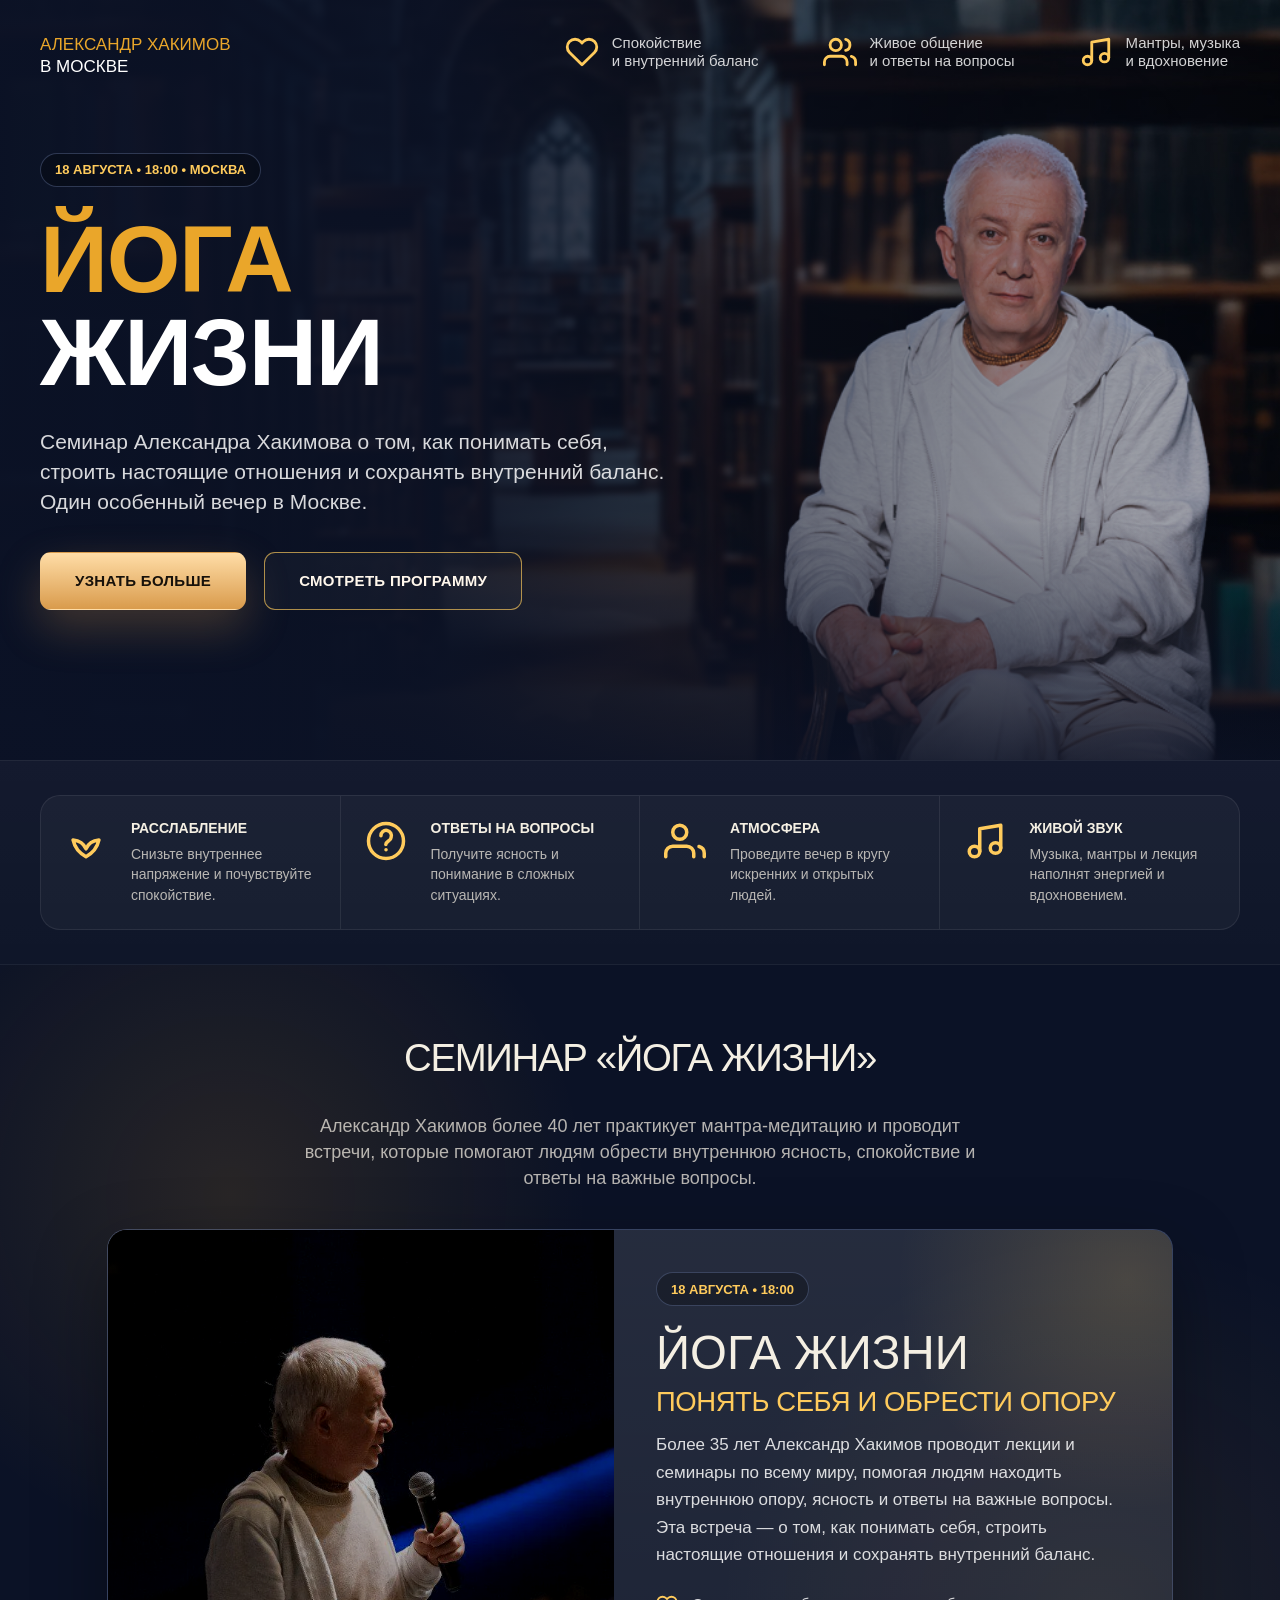
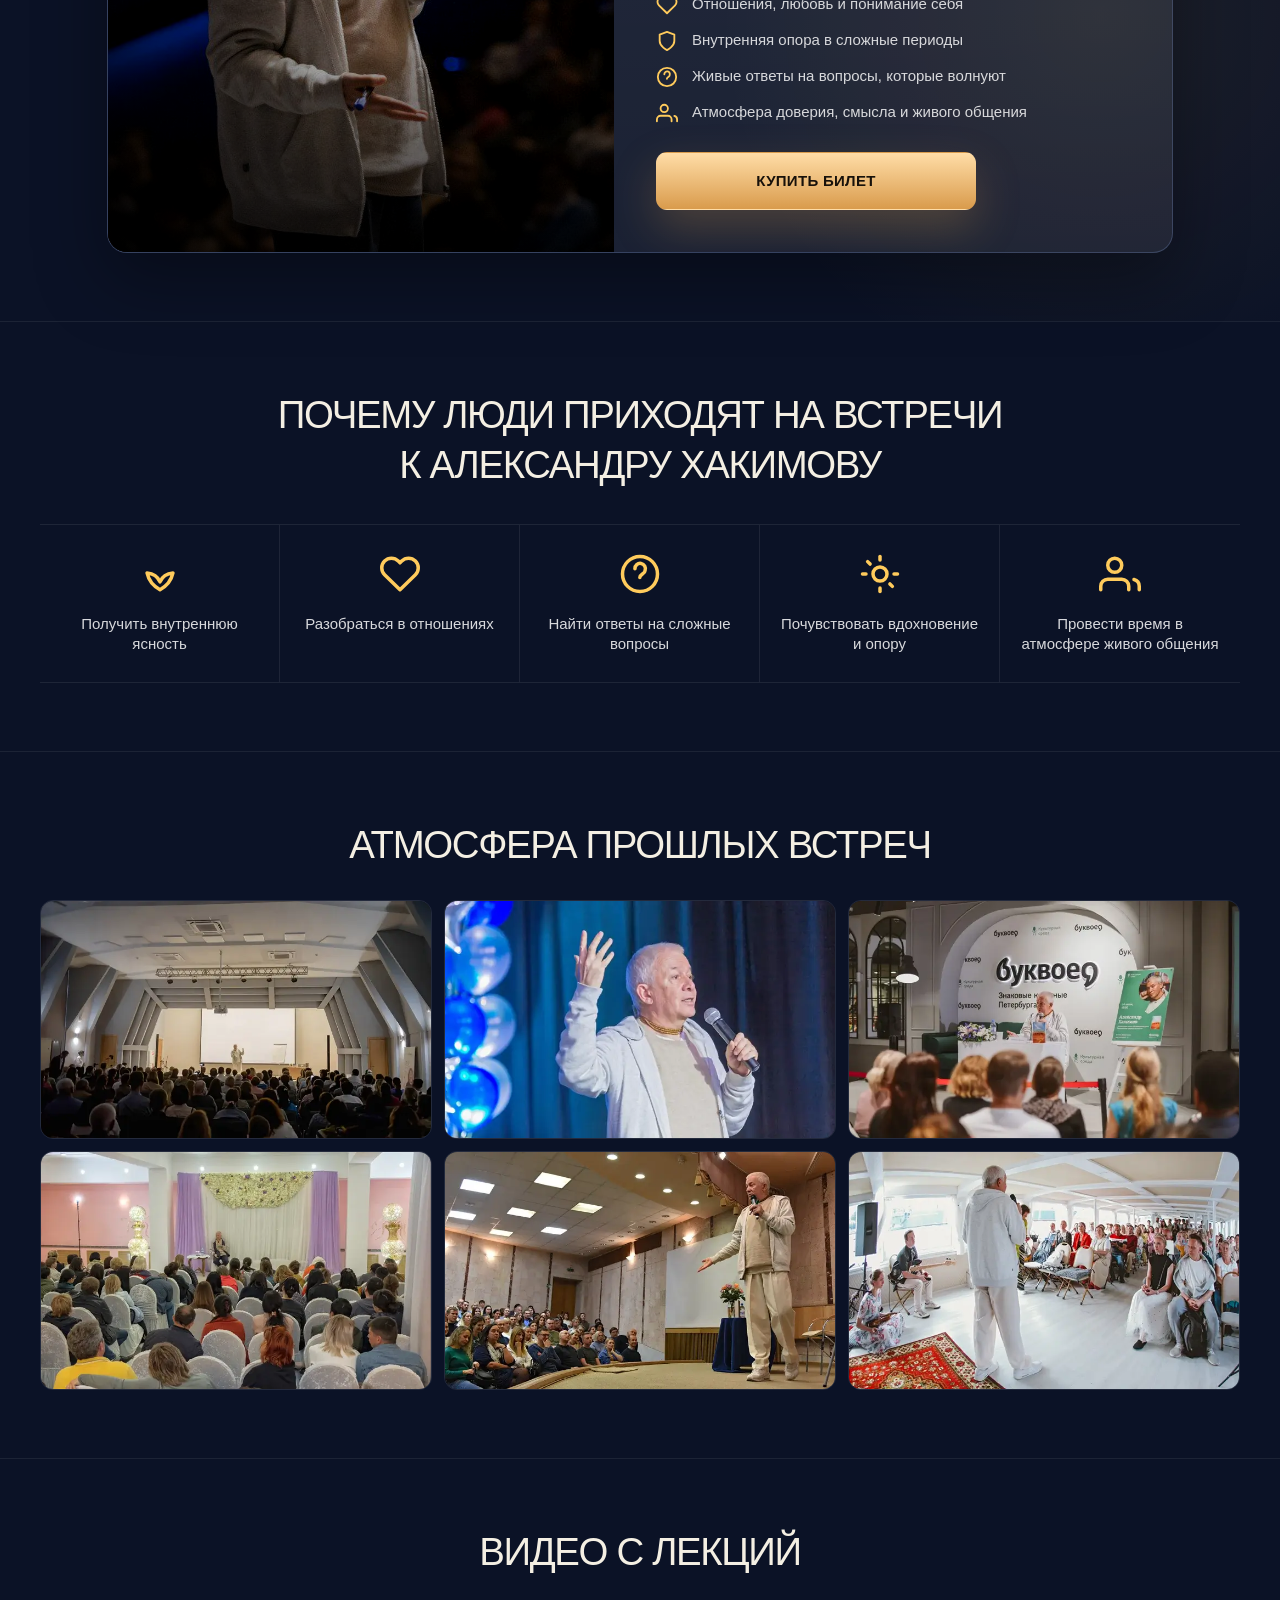
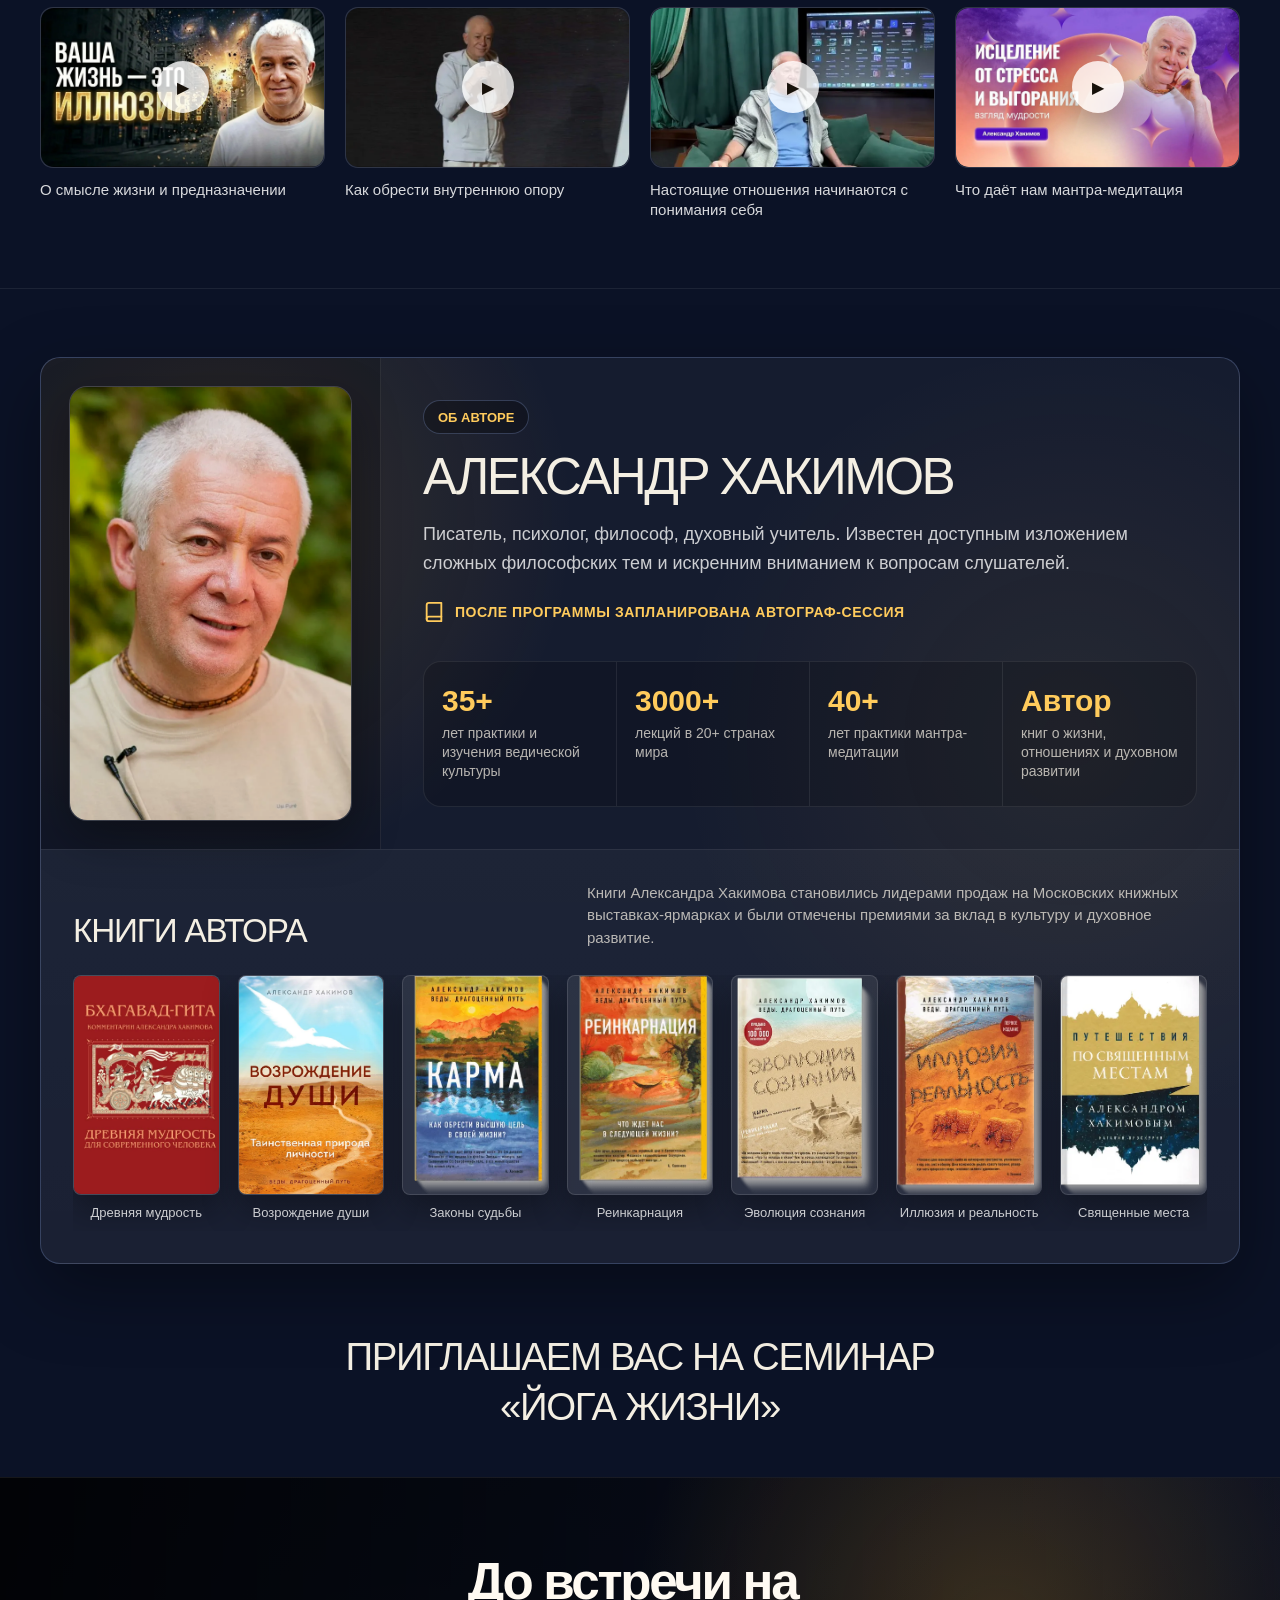
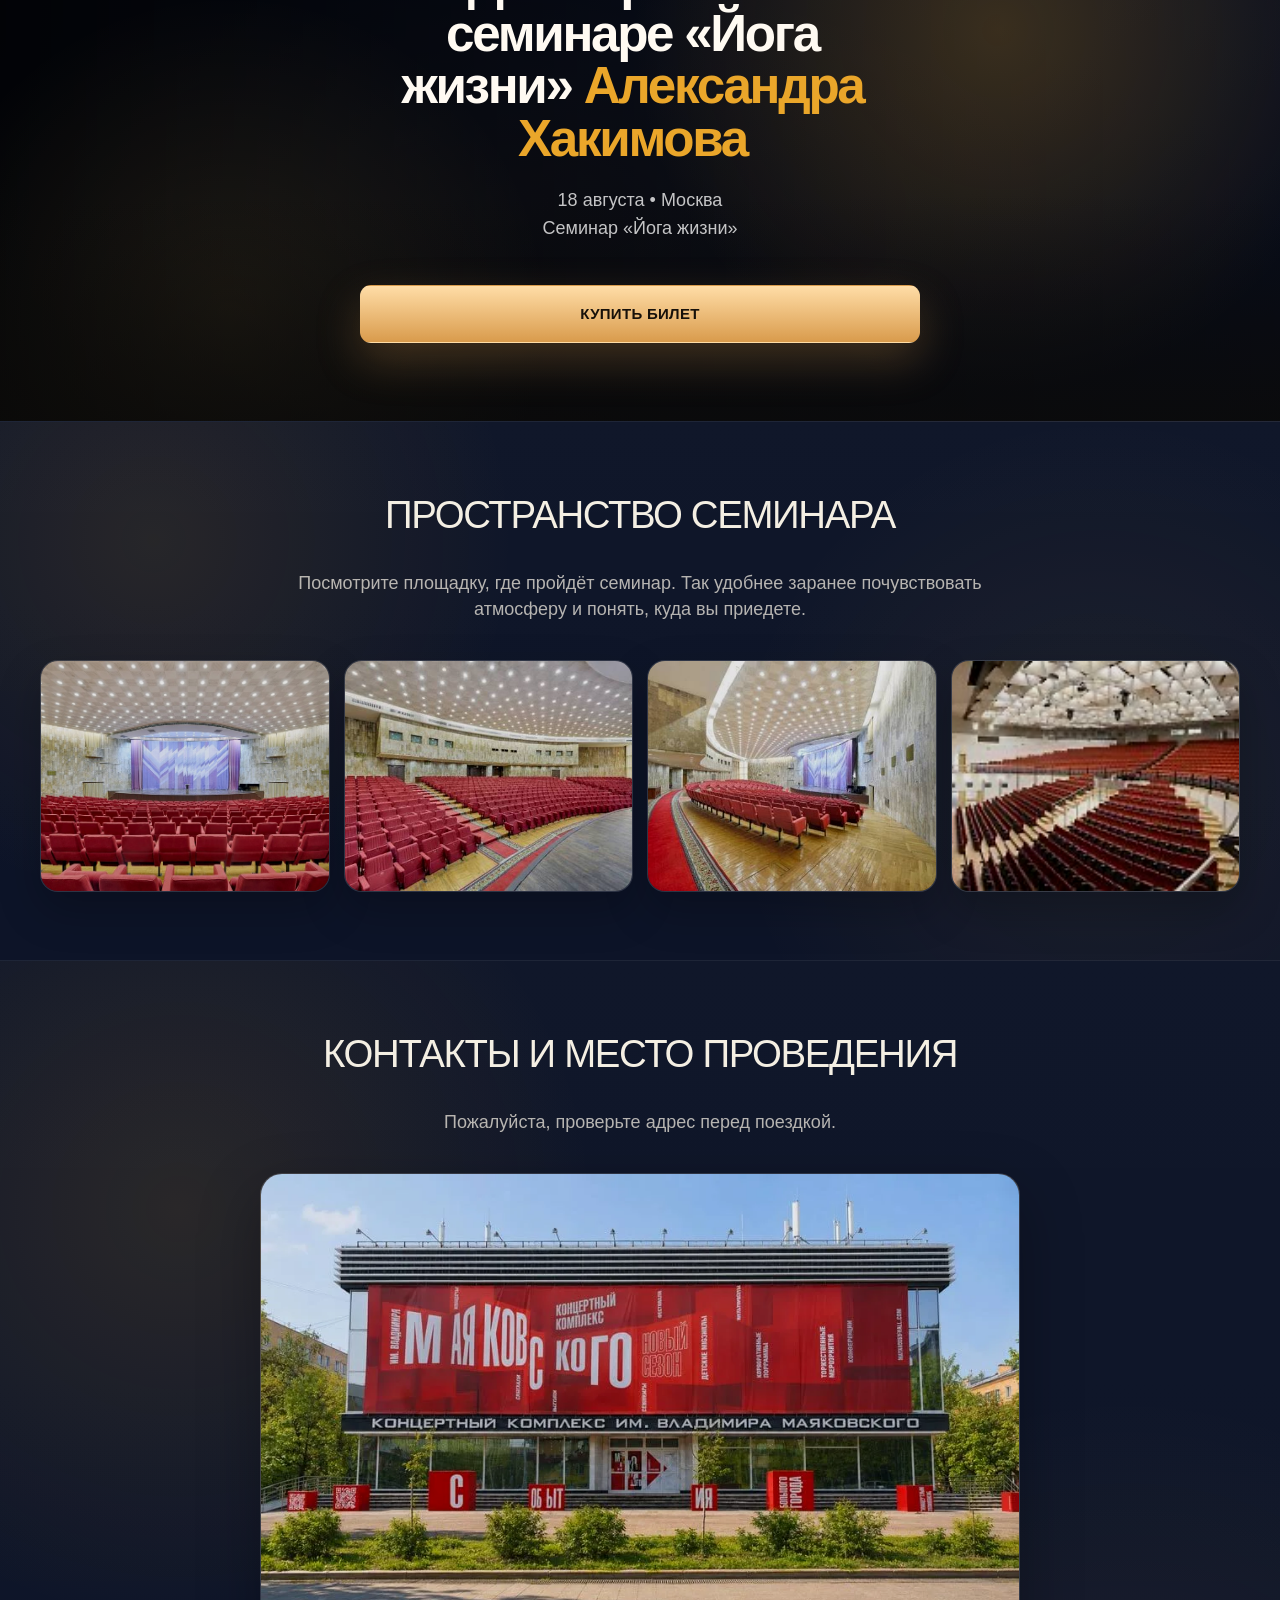
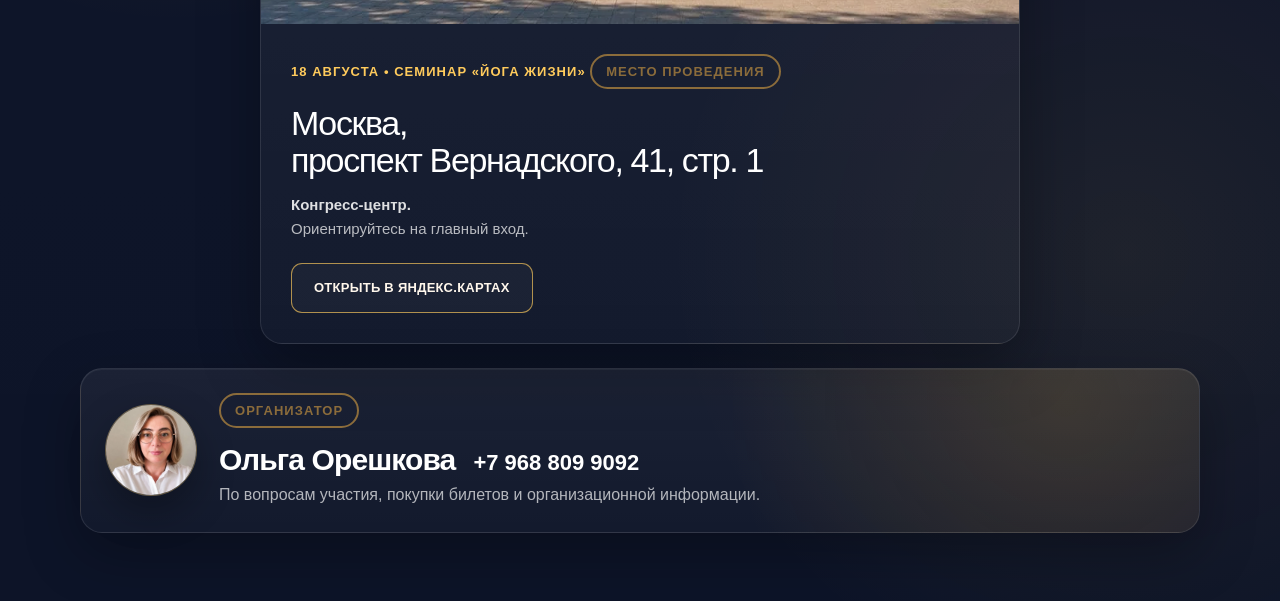
==== commit 55ecd686: "feat: фото московского зала в галерее «Пространство семинара» Заменены 4 заглушки (mantra/lec из НСК" ====
--- a/hakimov-claude.html
+++ b/hakimov-claude.html
@@ -29,7 +29,6 @@
   <meta name="twitter:image" content="https://hakimov.moscow/images/hakimov.png" />
 
   <style>
-/* ==== styles.css (inlined) ==== */
 * { box-sizing: border-box; margin: 0; padding: 0; }
 
     :root {
@@ -3080,7 +3079,7 @@
 
     <div class="venues-gallery">
       <figure class="venues-gallery__item">
-        <img src="images/mantra/mantra5.webp" alt="Пространство мероприятия 1" loading="lazy" />
+        <img src="images/venue-1.jpg" alt="Зрительный зал площадки в Москве" loading="lazy" />
 
       </figure>
 
@@ -3092,17 +3091,17 @@
           
 
       <figure class="venues-gallery__item">
-        <img src="images/mantra/mantra2.webp" alt="Пространство мероприятия 2" loading="lazy" />
+        <img src="images/venue-2.jpg" alt="Зал со сцены — вид на зрительские места" loading="lazy" />
      
       </figure>
 
       <figure class="venues-gallery__item">
-        <img src="images/lec/kino1.webp" alt="Пространство мероприятия 3" loading="lazy" />
+        <img src="images/venue-3.jpg" alt="Зал и сцена сбоку" loading="lazy" />
    
       </figure>
 
       <figure class="venues-gallery__item">
-        <img src="images/lec/kino2.webp" alt="Пространство мероприятия 4" loading="lazy" />
+        <img src="images/venue-4.jpg" alt="Панорама зала" loading="lazy" />
     
       </figure>
     </div>
